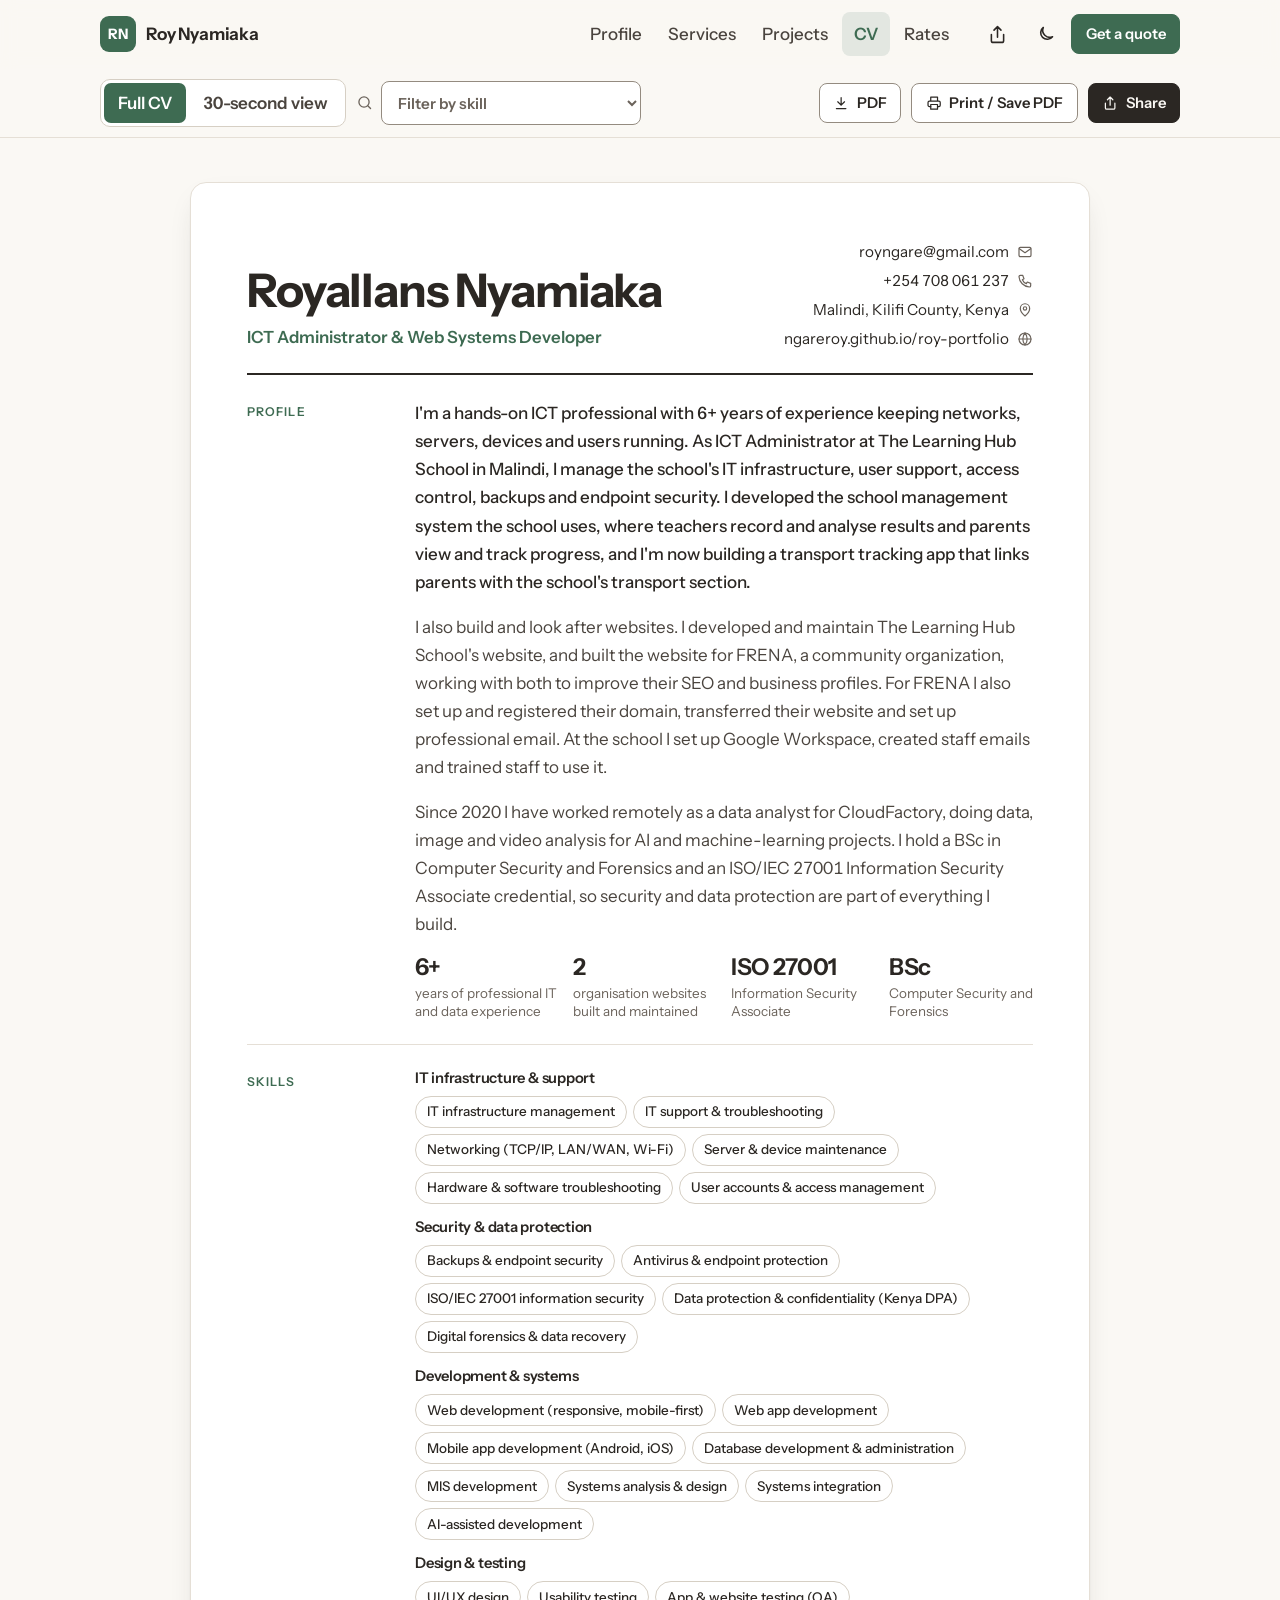
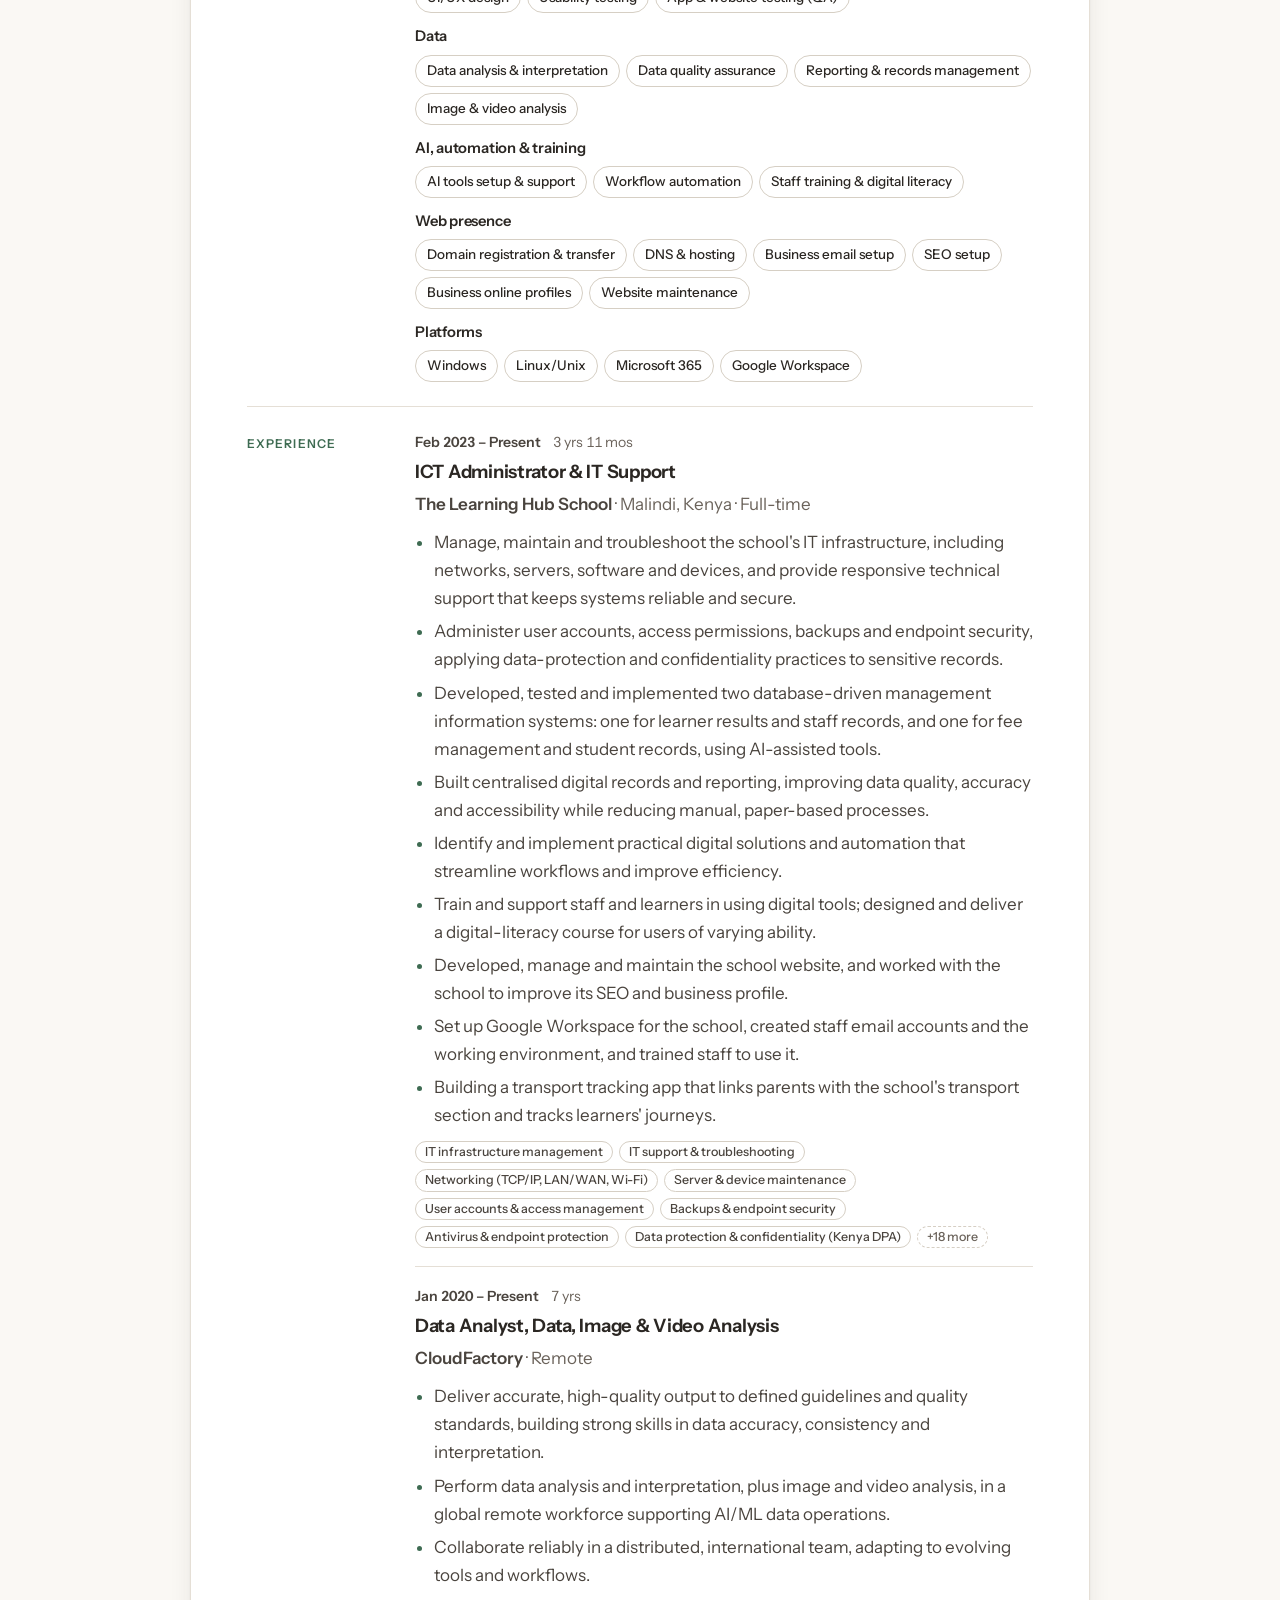
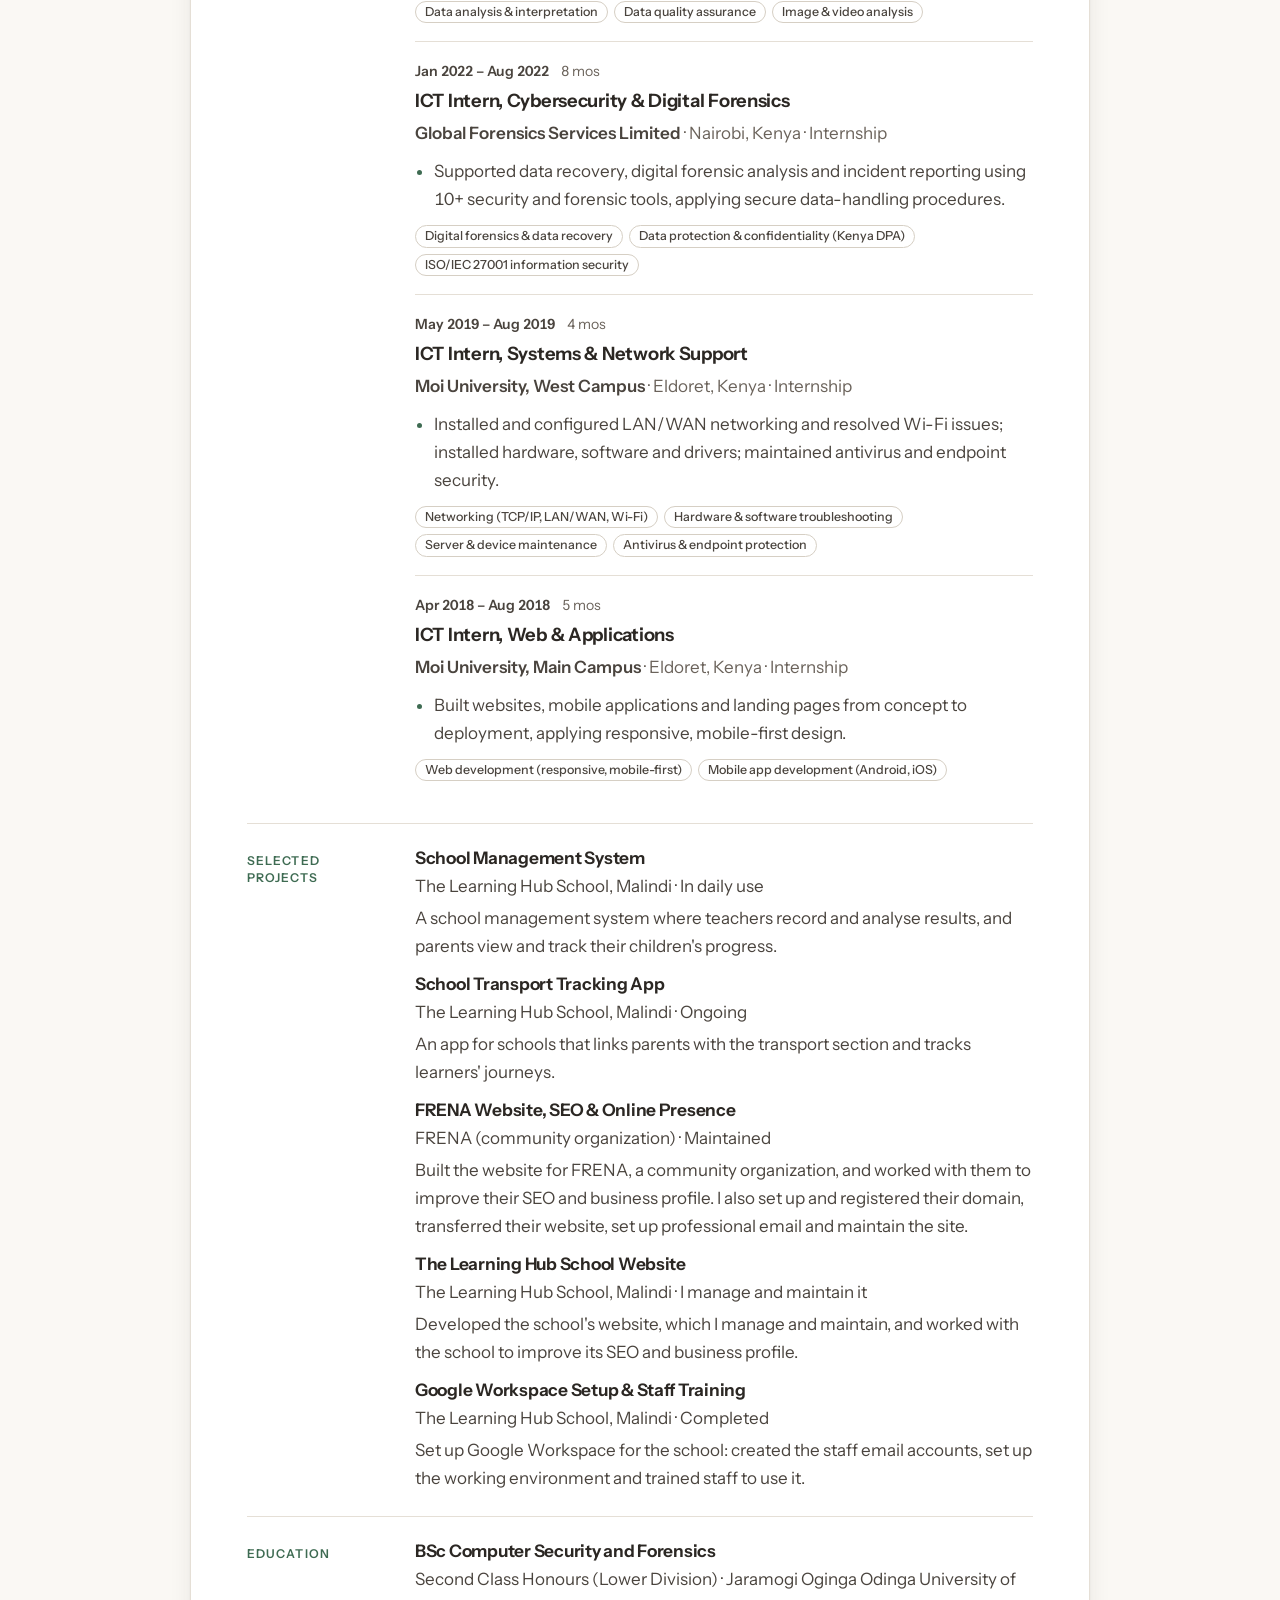
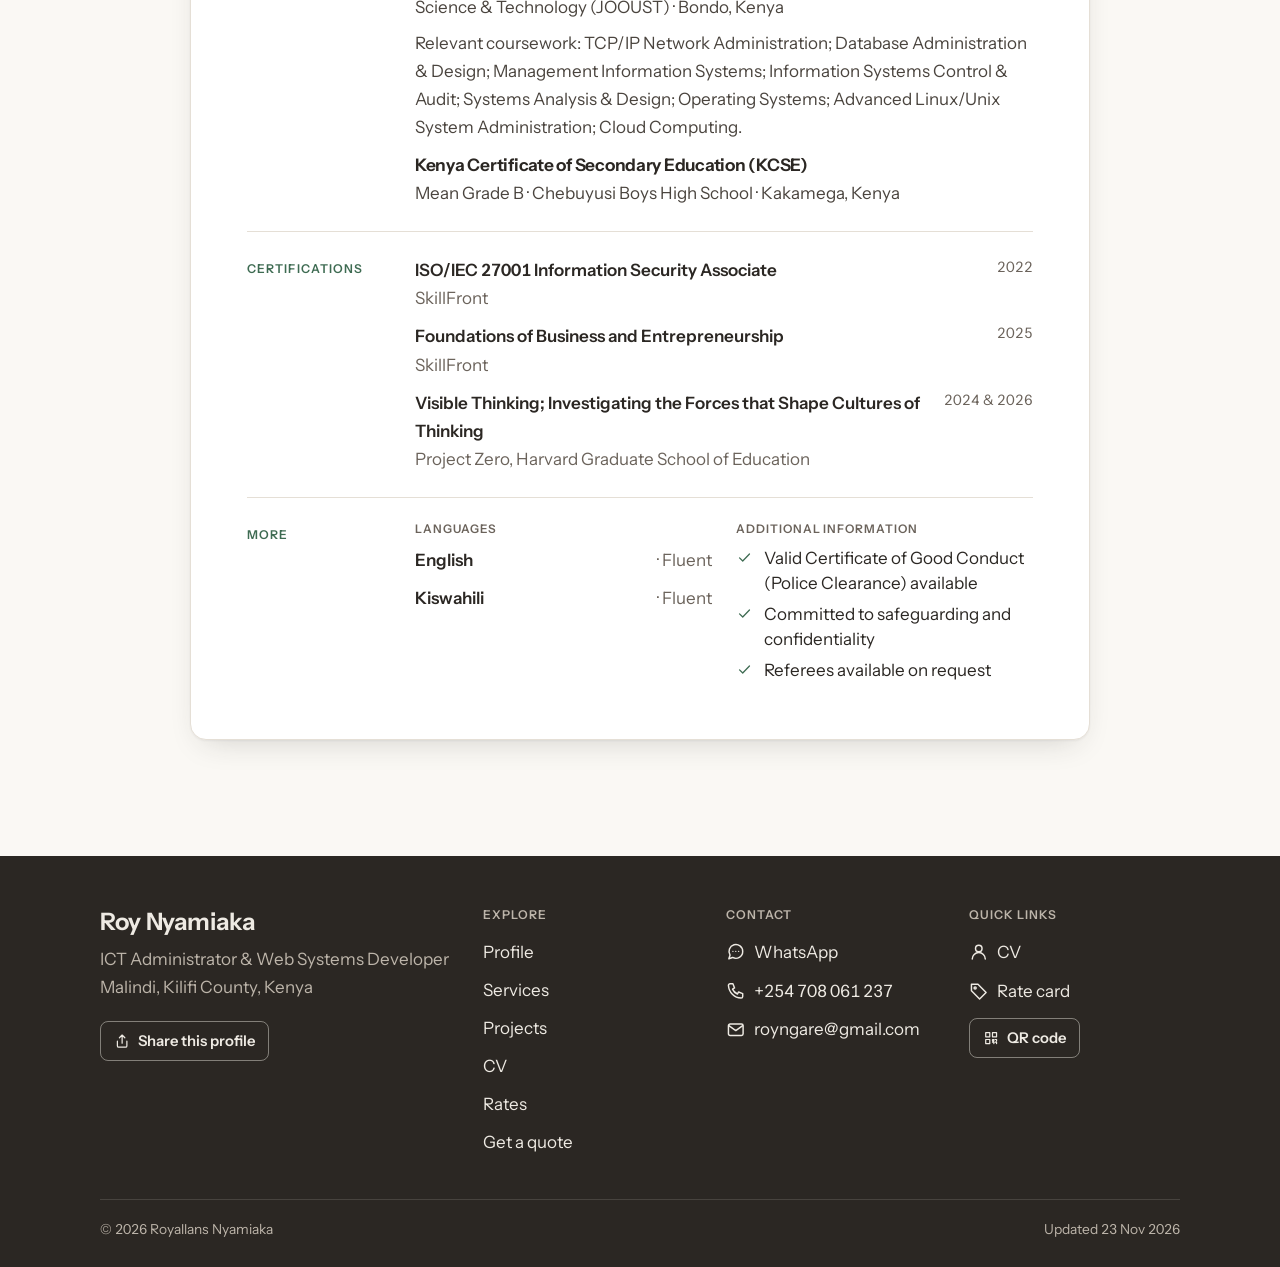
==== cv/index.html @ f3d54005 "Publish portfolio" ====
<!DOCTYPE html>
<html lang="en">
<head>
    <meta charset="utf-8">
    <meta name="viewport" content="width=device-width, initial-scale=1">
    <!-- SOCIAL-META:START -->
    <title>Royallans Nyamiaka · CV</title>
    <meta name="description" content="CV of Royallans Nyamiaka, ICT Administrator &amp; Web Systems Developer. 6+ years of experience. Malindi, Kilifi County, Kenya">
    <meta name="theme-color" content="#3E6B52">
    <link rel="canonical" href="https://ngareroy.github.io/roy-portfolio/cv/">
    <meta property="og:type" content="website">
    <meta property="og:site_name" content="Roy Nyamiaka">
    <meta property="og:title" content="Royallans Nyamiaka · CV">
    <meta property="og:description" content="CV of Royallans Nyamiaka, ICT Administrator &amp; Web Systems Developer. 6+ years of experience. Malindi, Kilifi County, Kenya">
    <meta property="og:image" content="https://ngareroy.github.io/roy-portfolio/assets/img/og-cv.png">
    <meta property="og:image:width" content="1200">
    <meta property="og:image:height" content="630">
    <meta name="twitter:card" content="summary_large_image">
    <meta name="twitter:title" content="Royallans Nyamiaka · CV">
    <meta name="twitter:description" content="CV of Royallans Nyamiaka, ICT Administrator &amp; Web Systems Developer. 6+ years of experience. Malindi, Kilifi County, Kenya">
    <meta name="twitter:image" content="https://ngareroy.github.io/roy-portfolio/assets/img/og-cv.png">
    <meta property="og:url" content="https://ngareroy.github.io/roy-portfolio/cv/">
    <!-- SOCIAL-META:END -->
    <link rel="icon" href="../assets/img/favicon.svg" type="image/svg+xml">
    <script>location.replace("../#/cv" + location.search);</script>
    <style>body{font:18px/1.5 system-ui,sans-serif;background:#FAF8F4;color:#2B2723;display:grid;place-items:center;min-height:100vh;margin:0}a{color:#3E6B52}</style>
</head>
<body>
    <p>Opening… <a href="../#/cv">Continue</a></p>
</body>
</html>
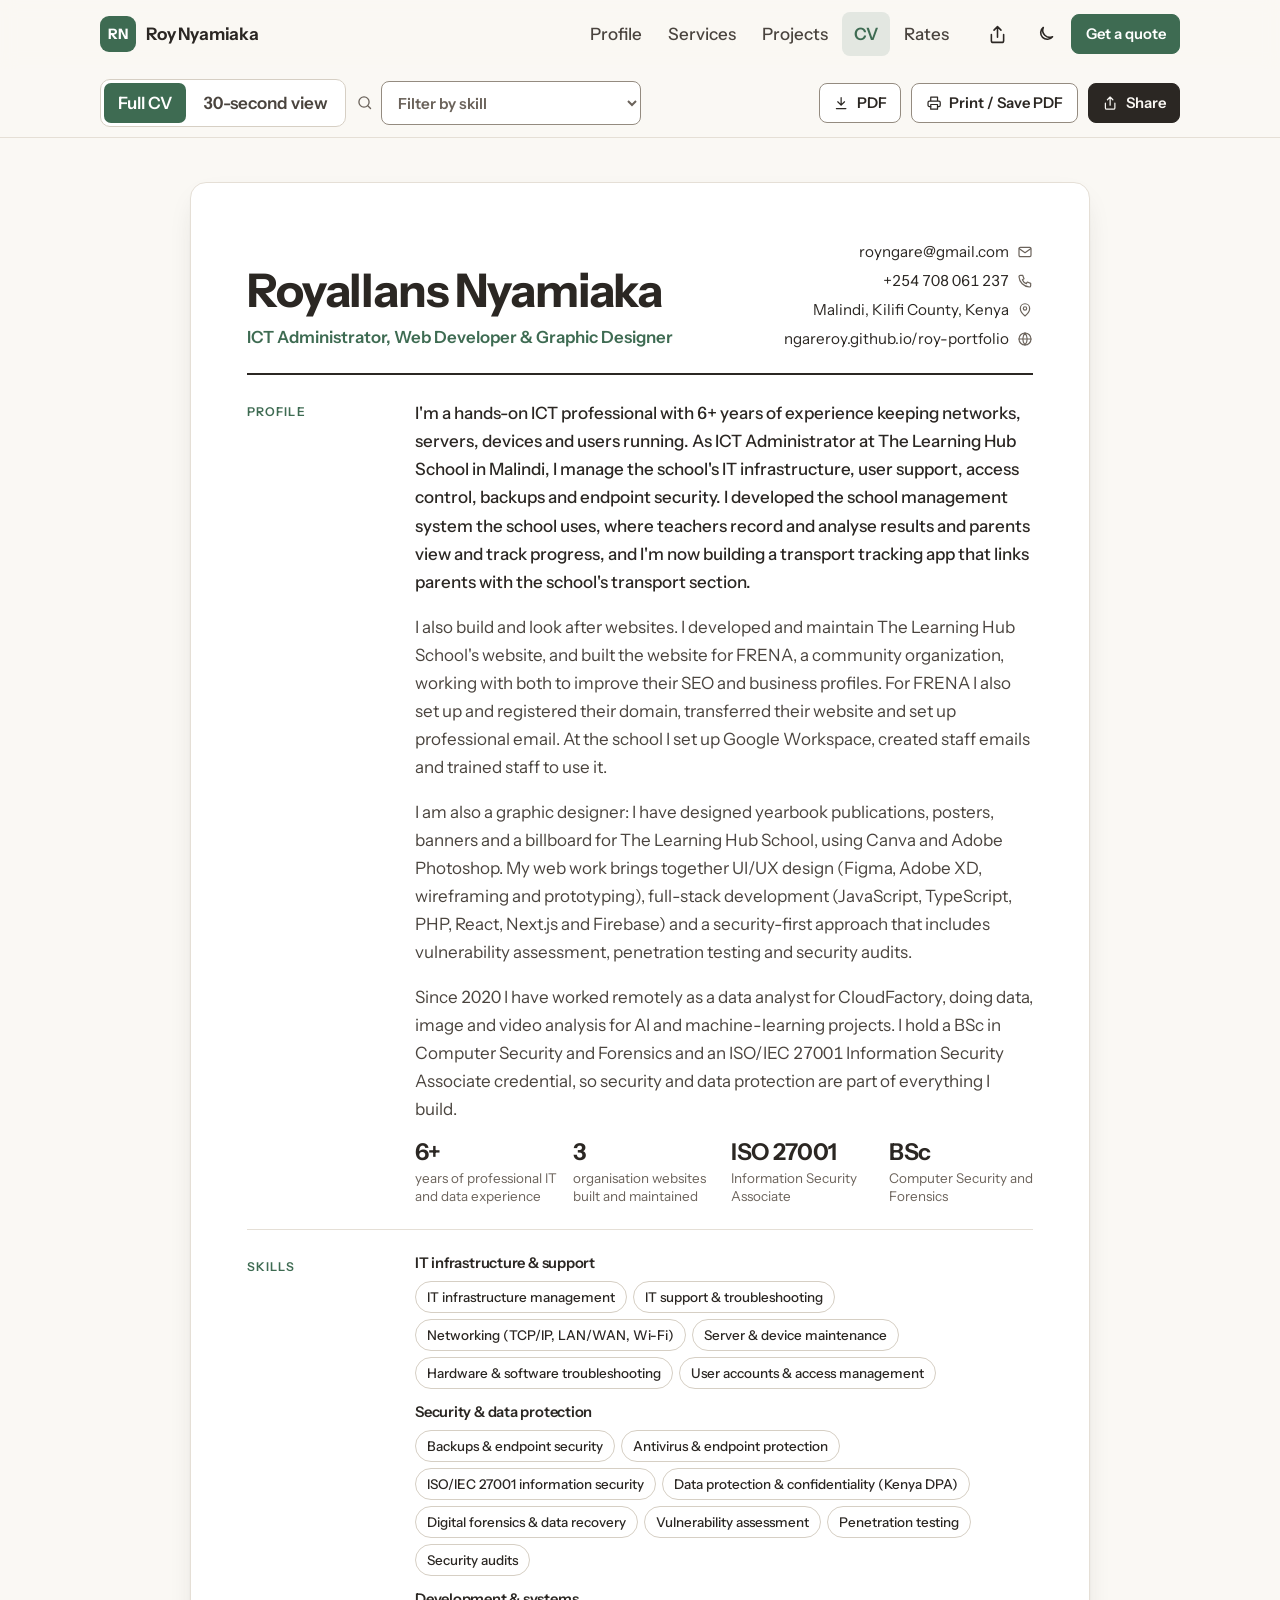
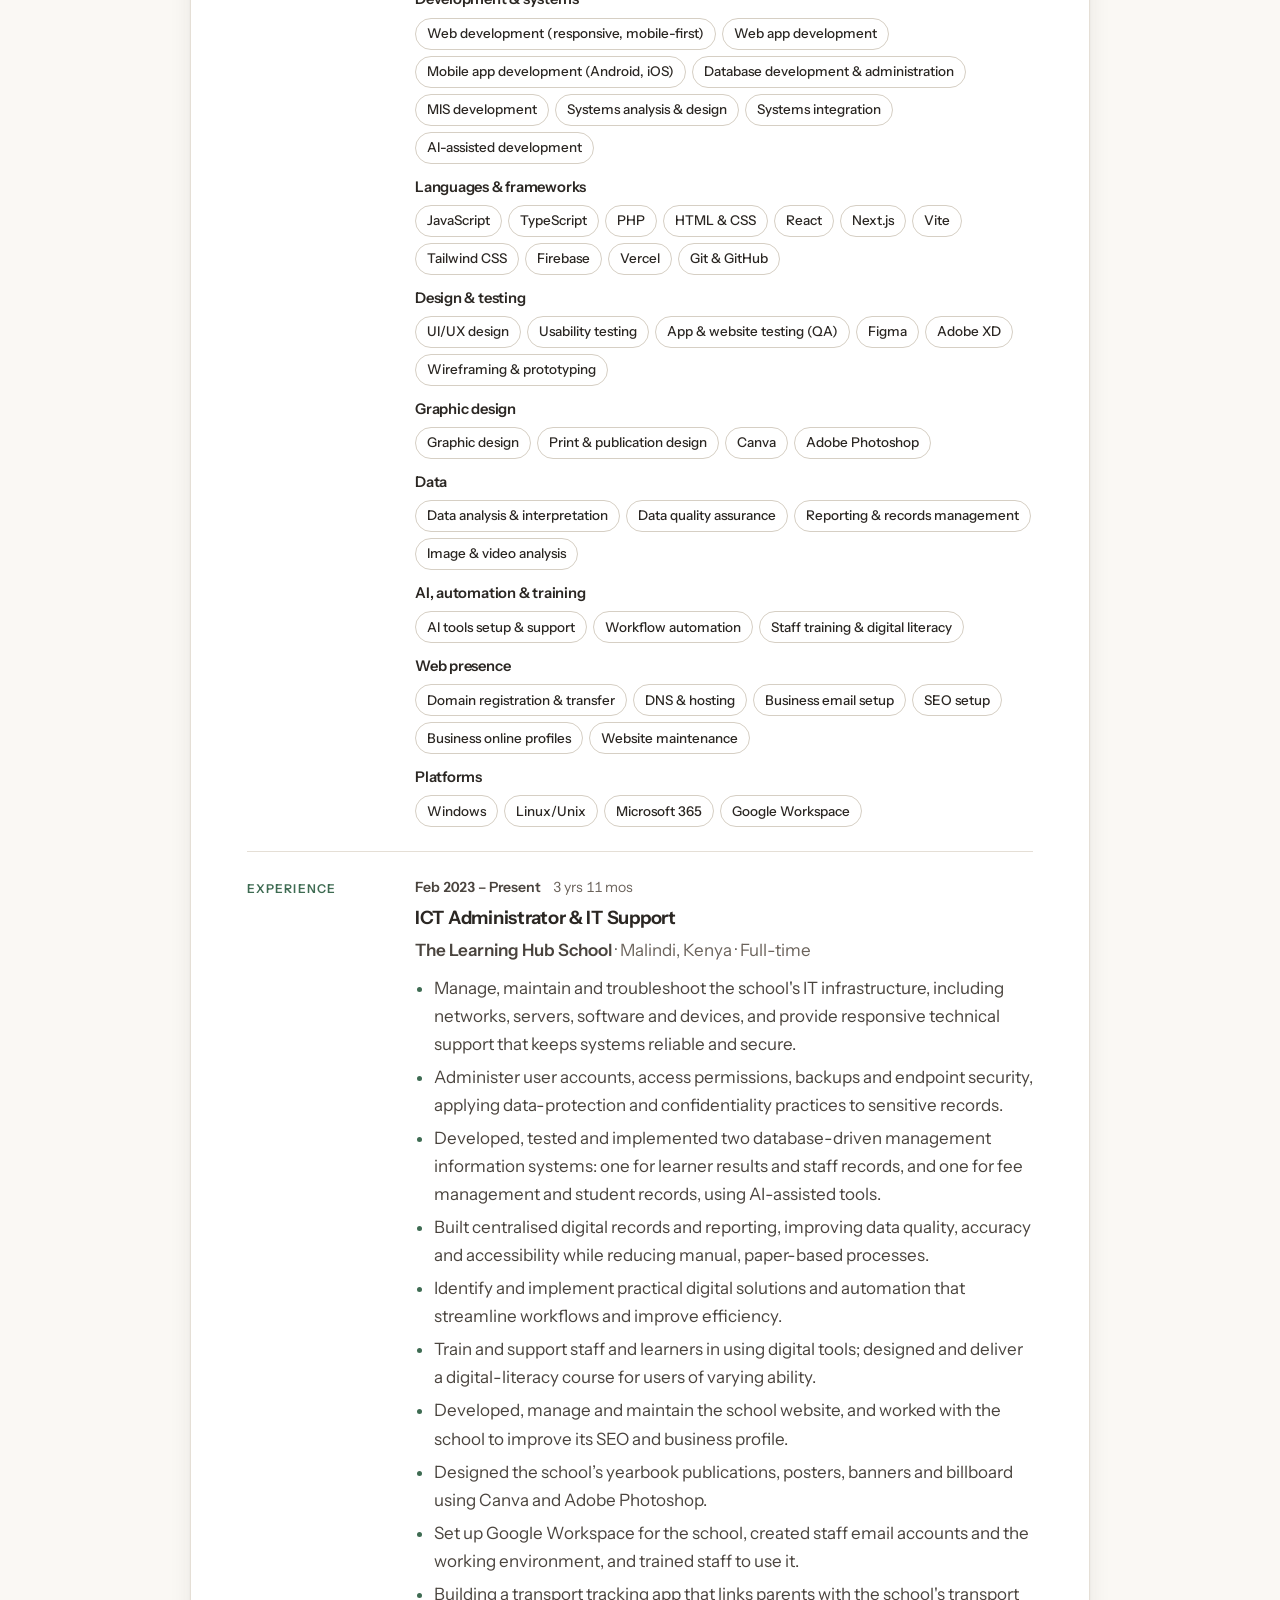
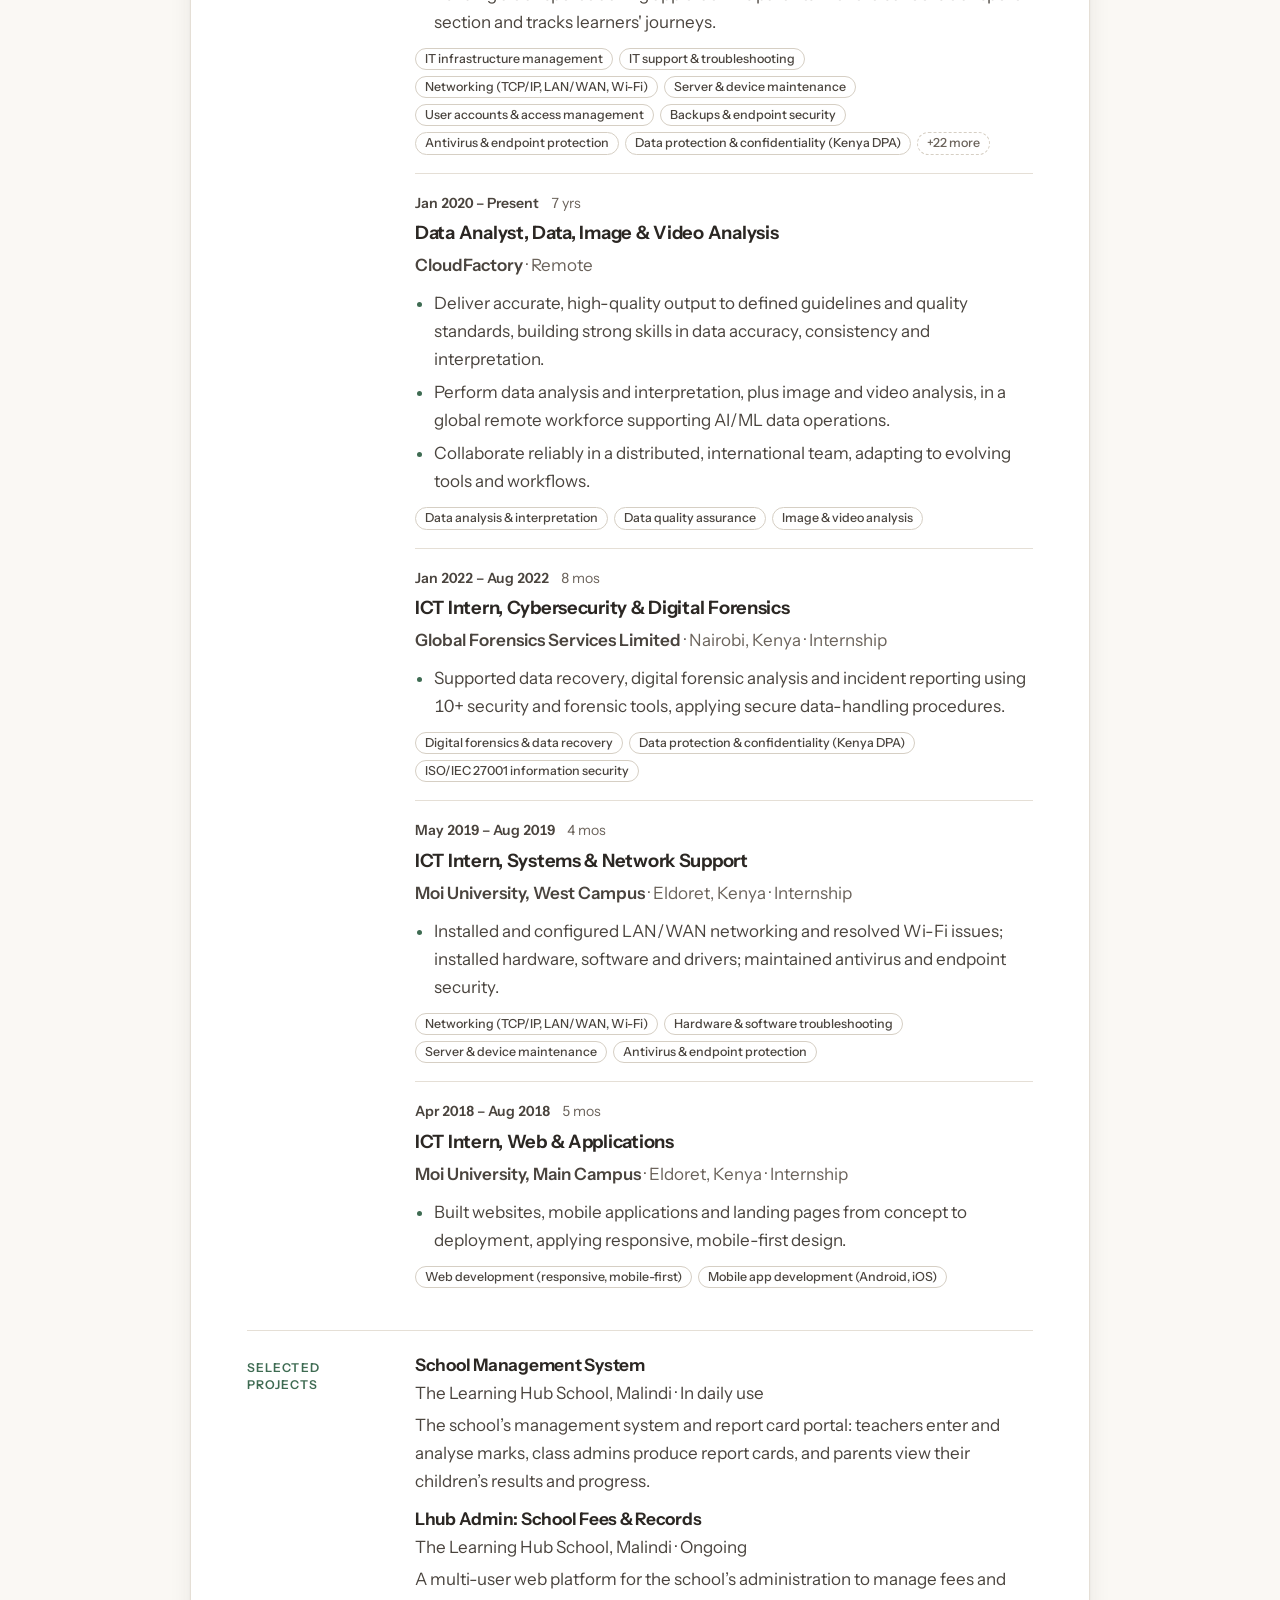
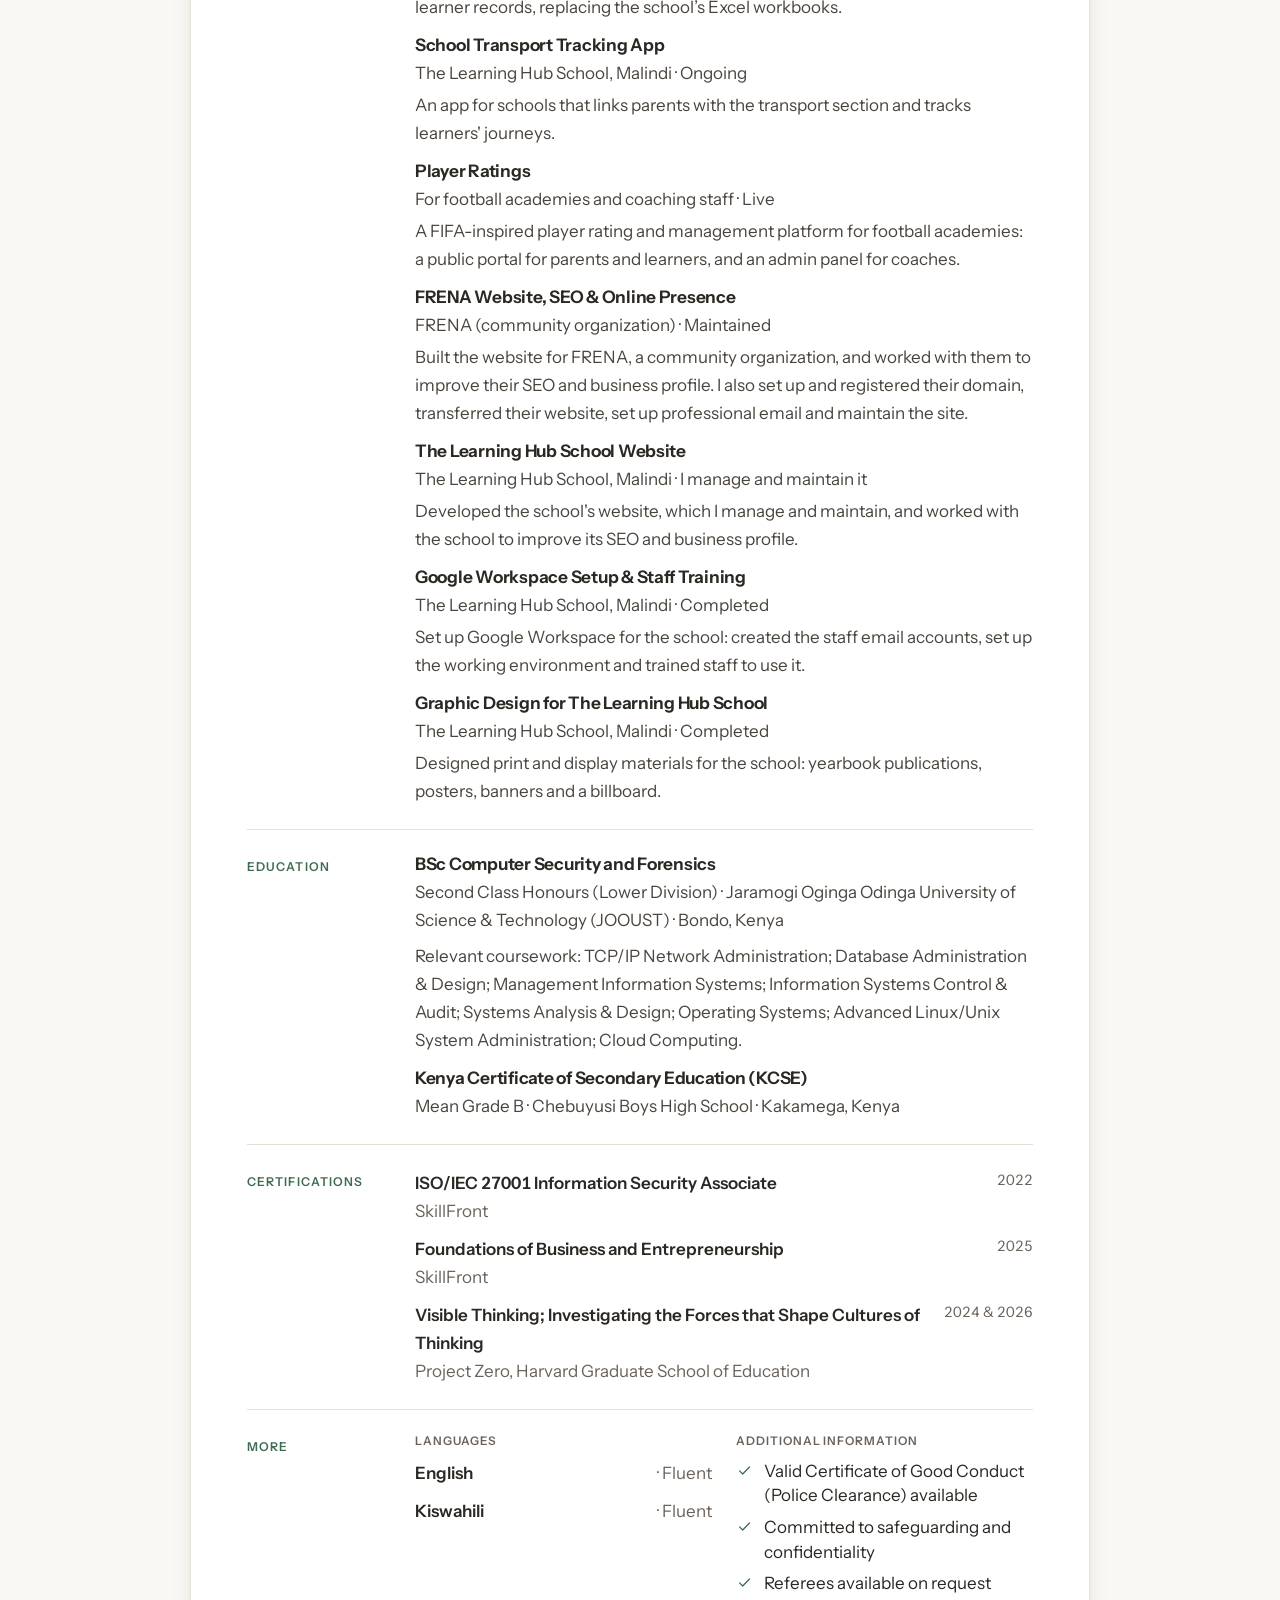
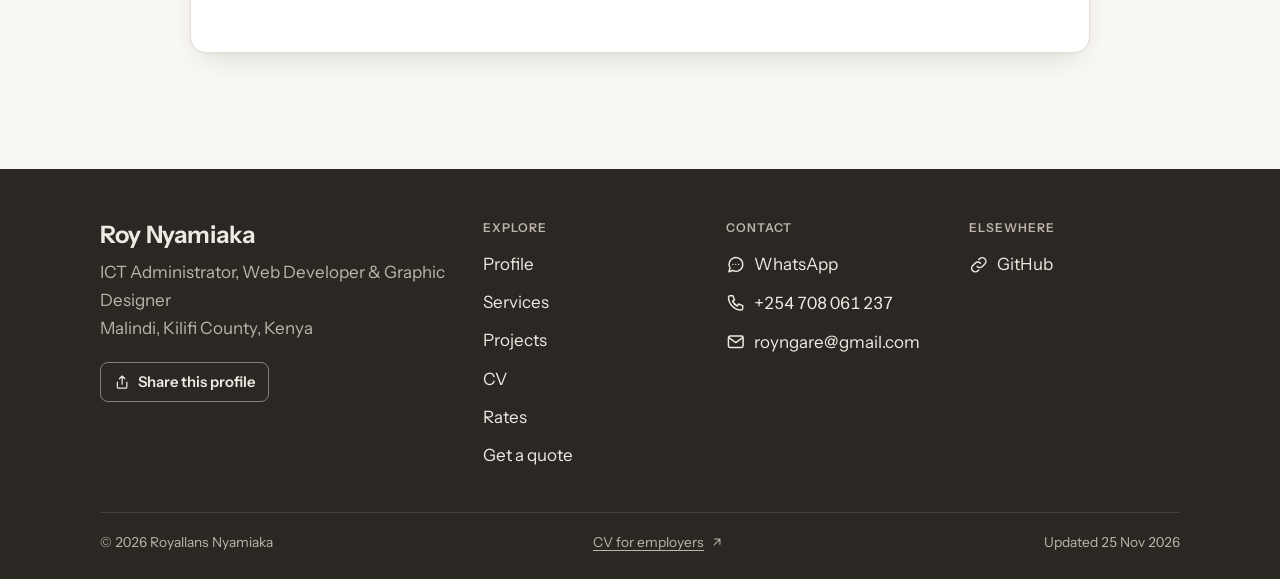
==== commit 86acae79: "Graphic design, Lhub Admin and Player Ratings projects, project links and demo" ====
--- a/cv/index.html
+++ b/cv/index.html
@@ -5,19 +5,19 @@
     <meta name="viewport" content="width=device-width, initial-scale=1">
     <!-- SOCIAL-META:START -->
     <title>Royallans Nyamiaka · CV</title>
-    <meta name="description" content="CV of Royallans Nyamiaka, ICT Administrator &amp; Web Systems Developer. 6+ years of experience. Malindi, Kilifi County, Kenya">
+    <meta name="description" content="CV of Royallans Nyamiaka, ICT Administrator, Web Developer &amp; Graphic Designer. 6+ years of experience. Malindi, Kilifi County, Kenya">
     <meta name="theme-color" content="#3E6B52">
     <link rel="canonical" href="https://ngareroy.github.io/roy-portfolio/cv/">
     <meta property="og:type" content="website">
     <meta property="og:site_name" content="Roy Nyamiaka">
     <meta property="og:title" content="Royallans Nyamiaka · CV">
-    <meta property="og:description" content="CV of Royallans Nyamiaka, ICT Administrator &amp; Web Systems Developer. 6+ years of experience. Malindi, Kilifi County, Kenya">
+    <meta property="og:description" content="CV of Royallans Nyamiaka, ICT Administrator, Web Developer &amp; Graphic Designer. 6+ years of experience. Malindi, Kilifi County, Kenya">
     <meta property="og:image" content="https://ngareroy.github.io/roy-portfolio/assets/img/og-cv.png">
     <meta property="og:image:width" content="1200">
     <meta property="og:image:height" content="630">
     <meta name="twitter:card" content="summary_large_image">
     <meta name="twitter:title" content="Royallans Nyamiaka · CV">
-    <meta name="twitter:description" content="CV of Royallans Nyamiaka, ICT Administrator &amp; Web Systems Developer. 6+ years of experience. Malindi, Kilifi County, Kenya">
+    <meta name="twitter:description" content="CV of Royallans Nyamiaka, ICT Administrator, Web Developer &amp; Graphic Designer. 6+ years of experience. Malindi, Kilifi County, Kenya">
     <meta name="twitter:image" content="https://ngareroy.github.io/roy-portfolio/assets/img/og-cv.png">
     <meta property="og:url" content="https://ngareroy.github.io/roy-portfolio/cv/">
     <!-- SOCIAL-META:END -->
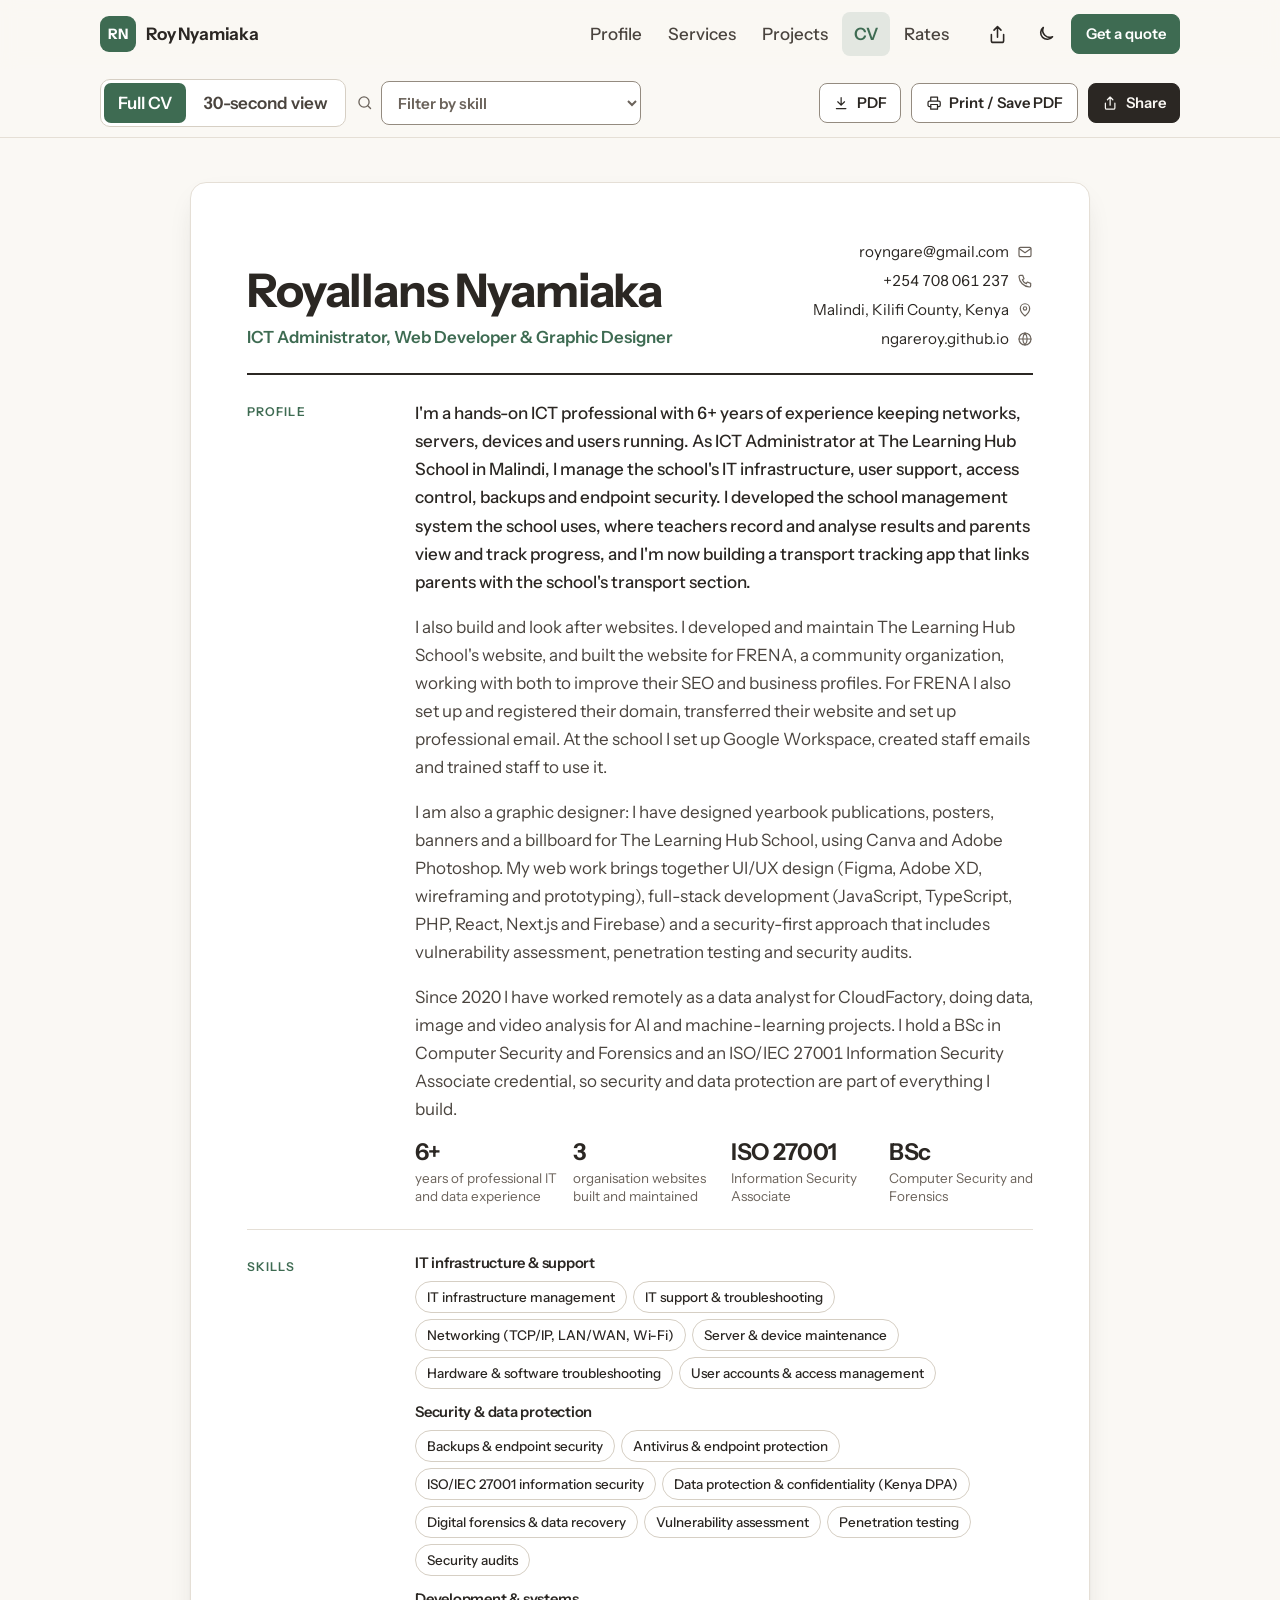
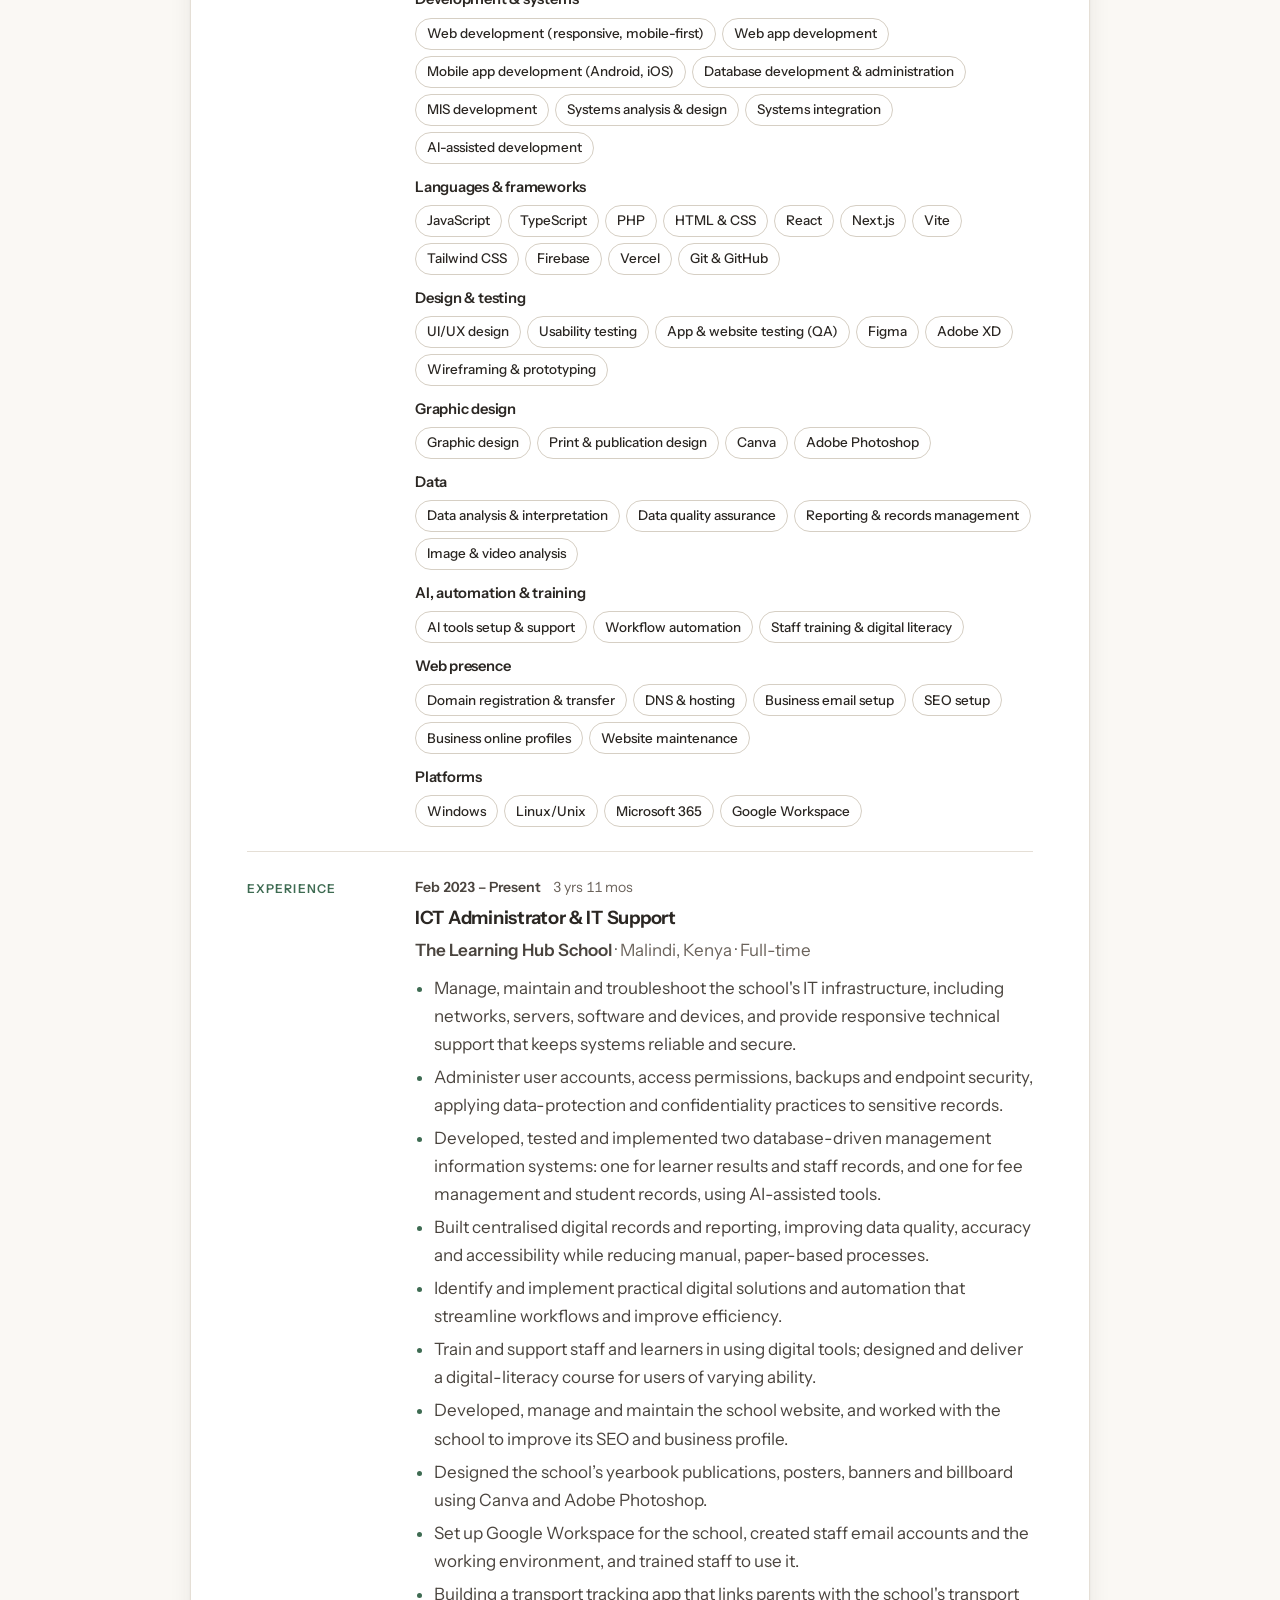
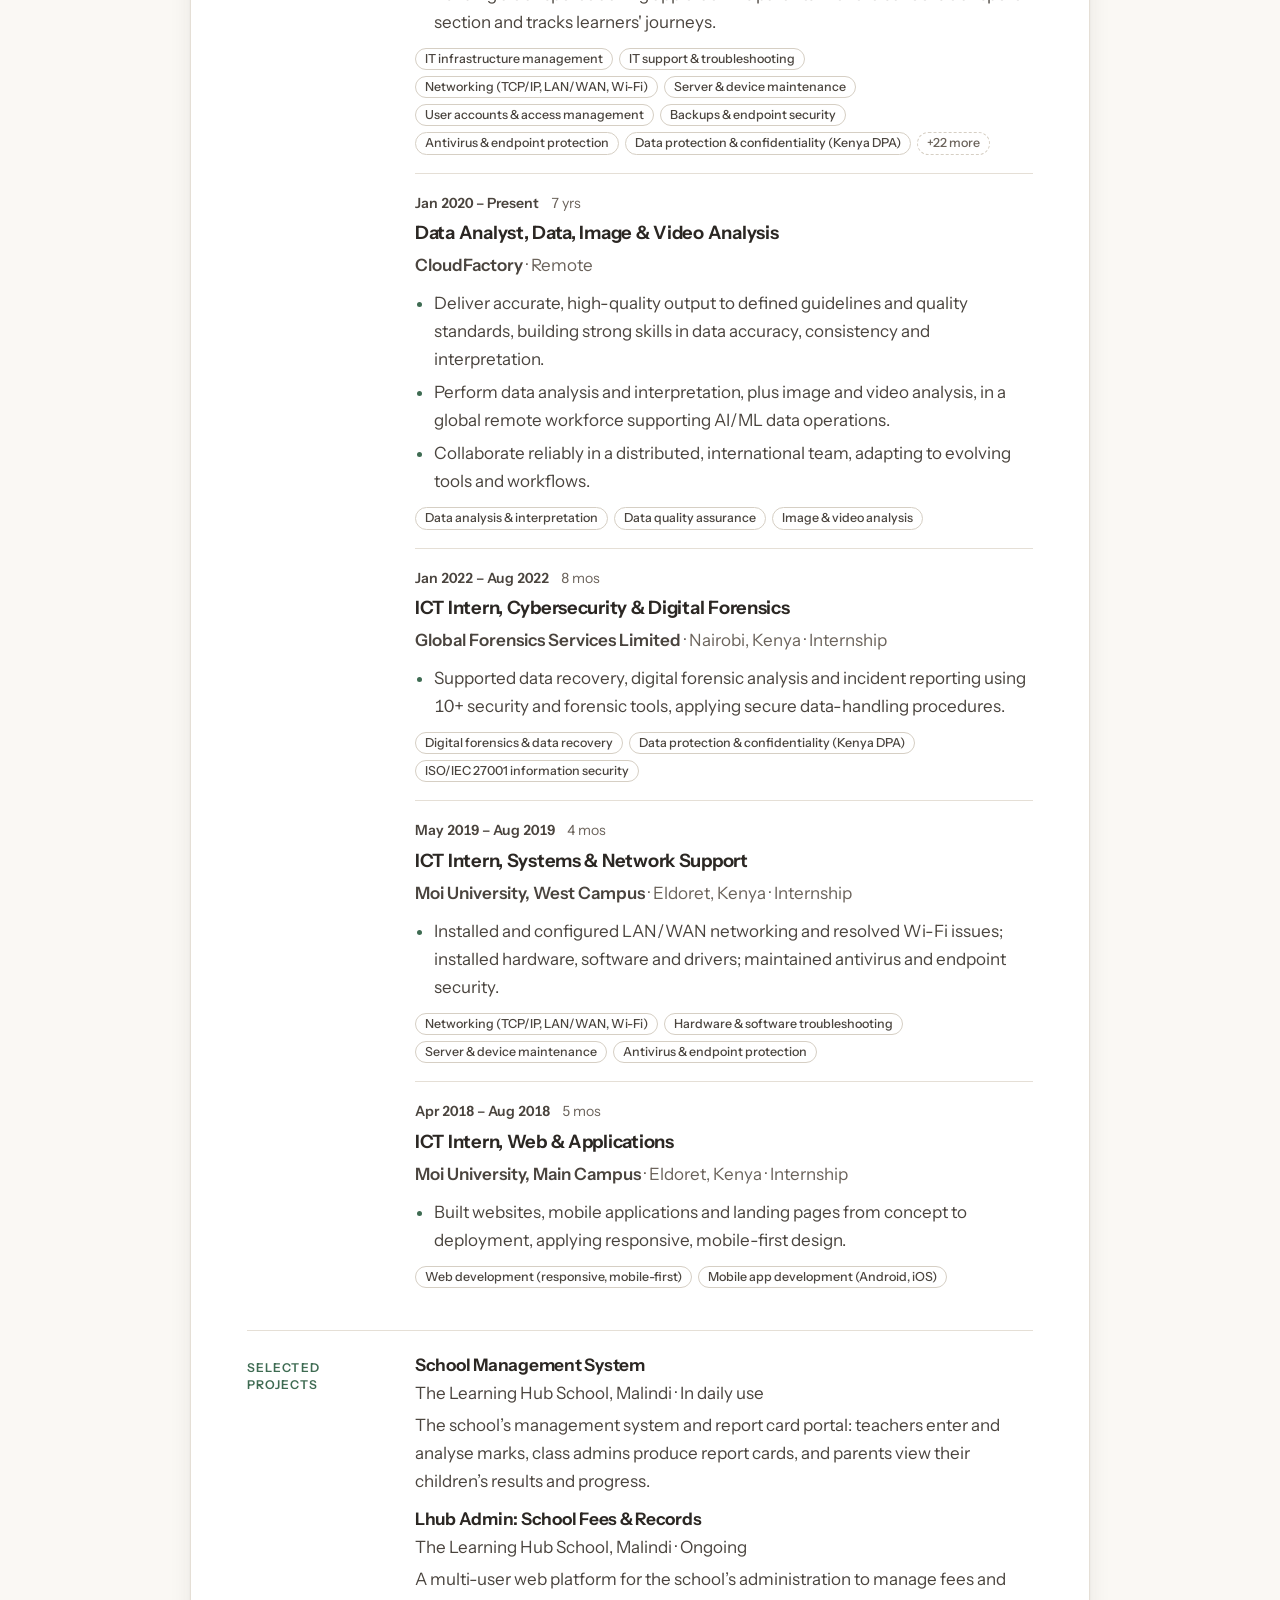
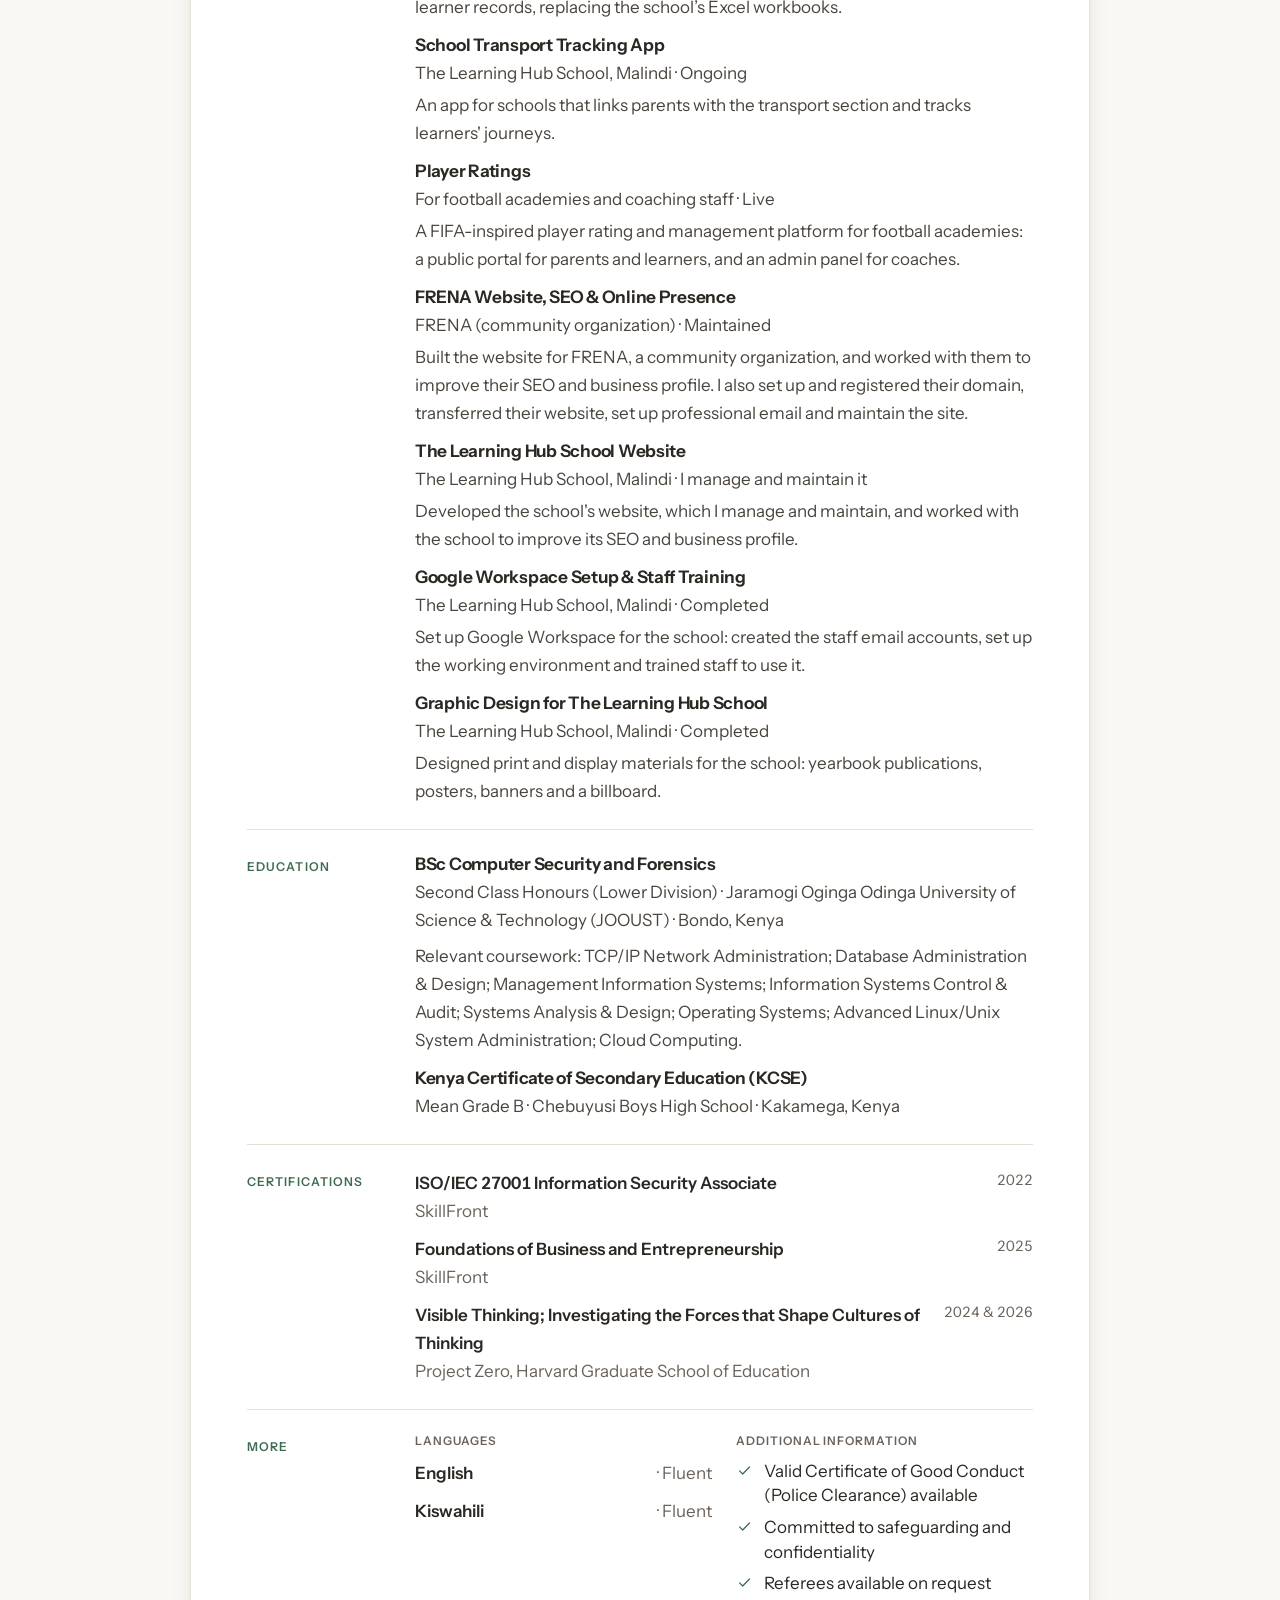
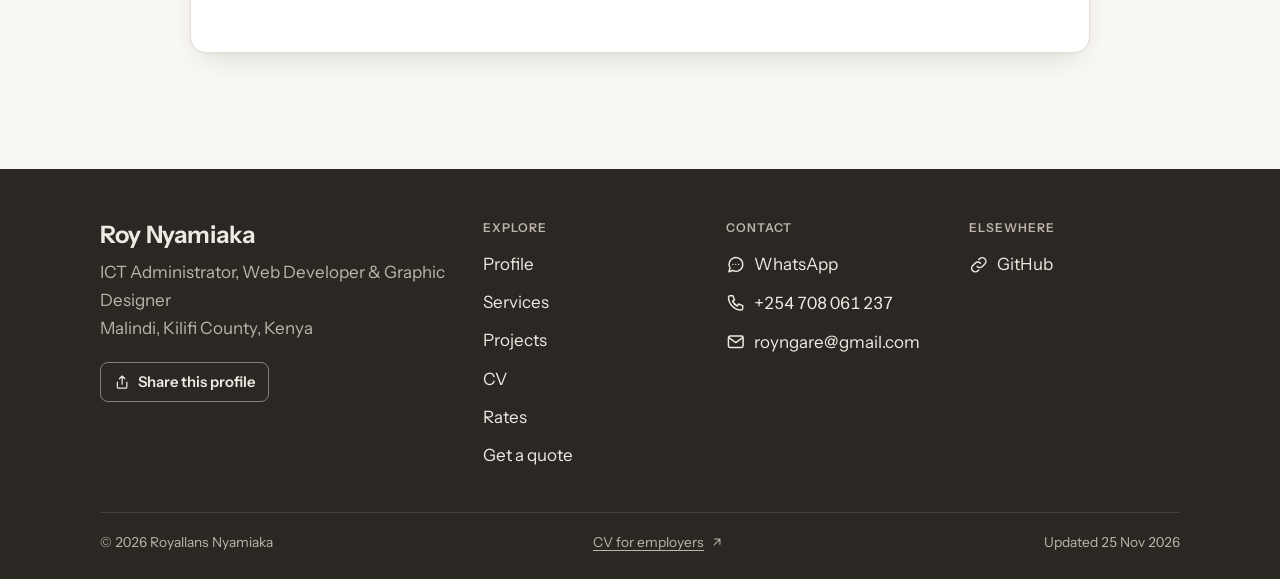
==== commit 8c6a6248: "Update portfolio: settings" ====
--- a/cv/index.html
+++ b/cv/index.html
@@ -7,19 +7,19 @@
     <title>Royallans Nyamiaka · CV</title>
     <meta name="description" content="CV of Royallans Nyamiaka, ICT Administrator, Web Developer &amp; Graphic Designer. 6+ years of experience. Malindi, Kilifi County, Kenya">
     <meta name="theme-color" content="#3E6B52">
-    <link rel="canonical" href="https://ngareroy.github.io/roy-portfolio/cv/">
+    <link rel="canonical" href="https://ngareroy.github.io/cv/">
     <meta property="og:type" content="website">
     <meta property="og:site_name" content="Roy Nyamiaka">
     <meta property="og:title" content="Royallans Nyamiaka · CV">
     <meta property="og:description" content="CV of Royallans Nyamiaka, ICT Administrator, Web Developer &amp; Graphic Designer. 6+ years of experience. Malindi, Kilifi County, Kenya">
-    <meta property="og:image" content="https://ngareroy.github.io/roy-portfolio/assets/img/og-cv.png">
+    <meta property="og:image" content="https://ngareroy.github.io/assets/img/og-cv.png">
     <meta property="og:image:width" content="1200">
     <meta property="og:image:height" content="630">
     <meta name="twitter:card" content="summary_large_image">
     <meta name="twitter:title" content="Royallans Nyamiaka · CV">
     <meta name="twitter:description" content="CV of Royallans Nyamiaka, ICT Administrator, Web Developer &amp; Graphic Designer. 6+ years of experience. Malindi, Kilifi County, Kenya">
-    <meta name="twitter:image" content="https://ngareroy.github.io/roy-portfolio/assets/img/og-cv.png">
-    <meta property="og:url" content="https://ngareroy.github.io/roy-portfolio/cv/">
+    <meta name="twitter:image" content="https://ngareroy.github.io/assets/img/og-cv.png">
+    <meta property="og:url" content="https://ngareroy.github.io/cv/">
     <!-- SOCIAL-META:END -->
     <link rel="icon" href="../assets/img/favicon.svg" type="image/svg+xml">
     <script>location.replace("../#/cv" + location.search);</script>
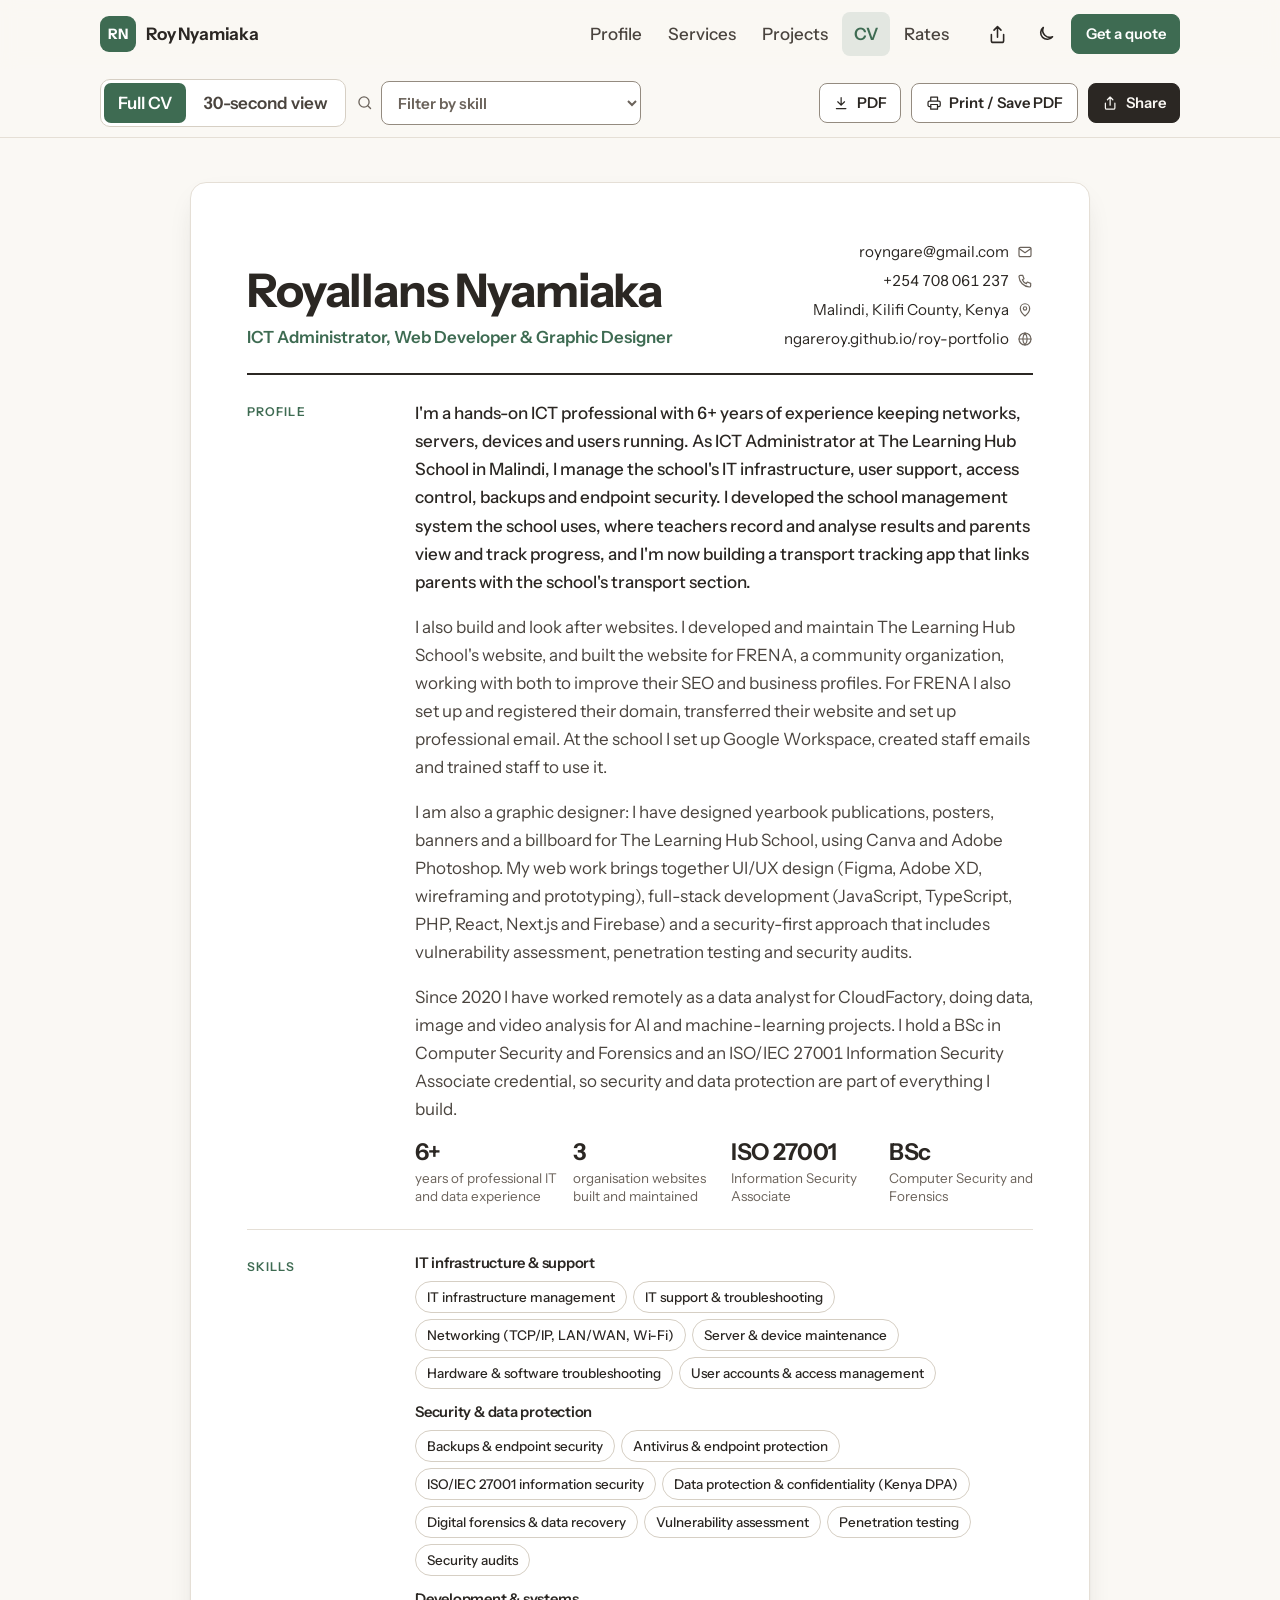
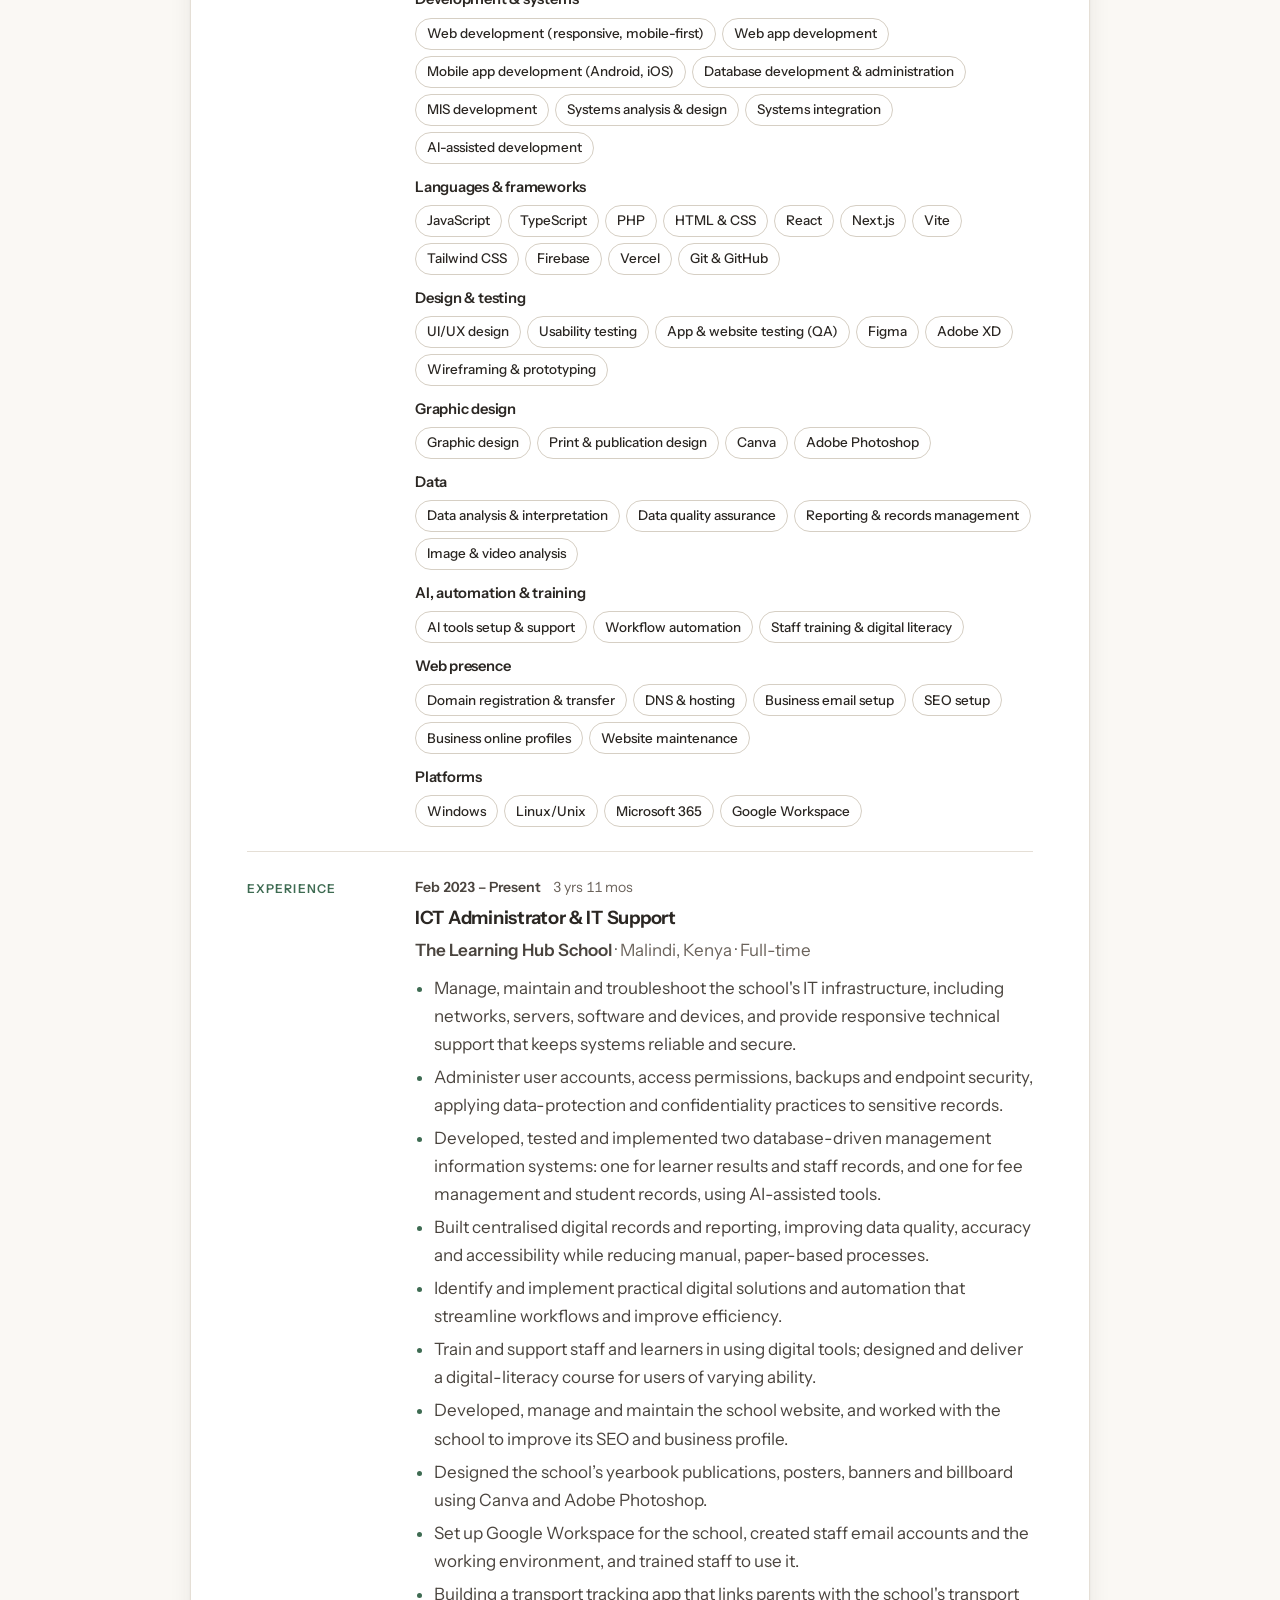
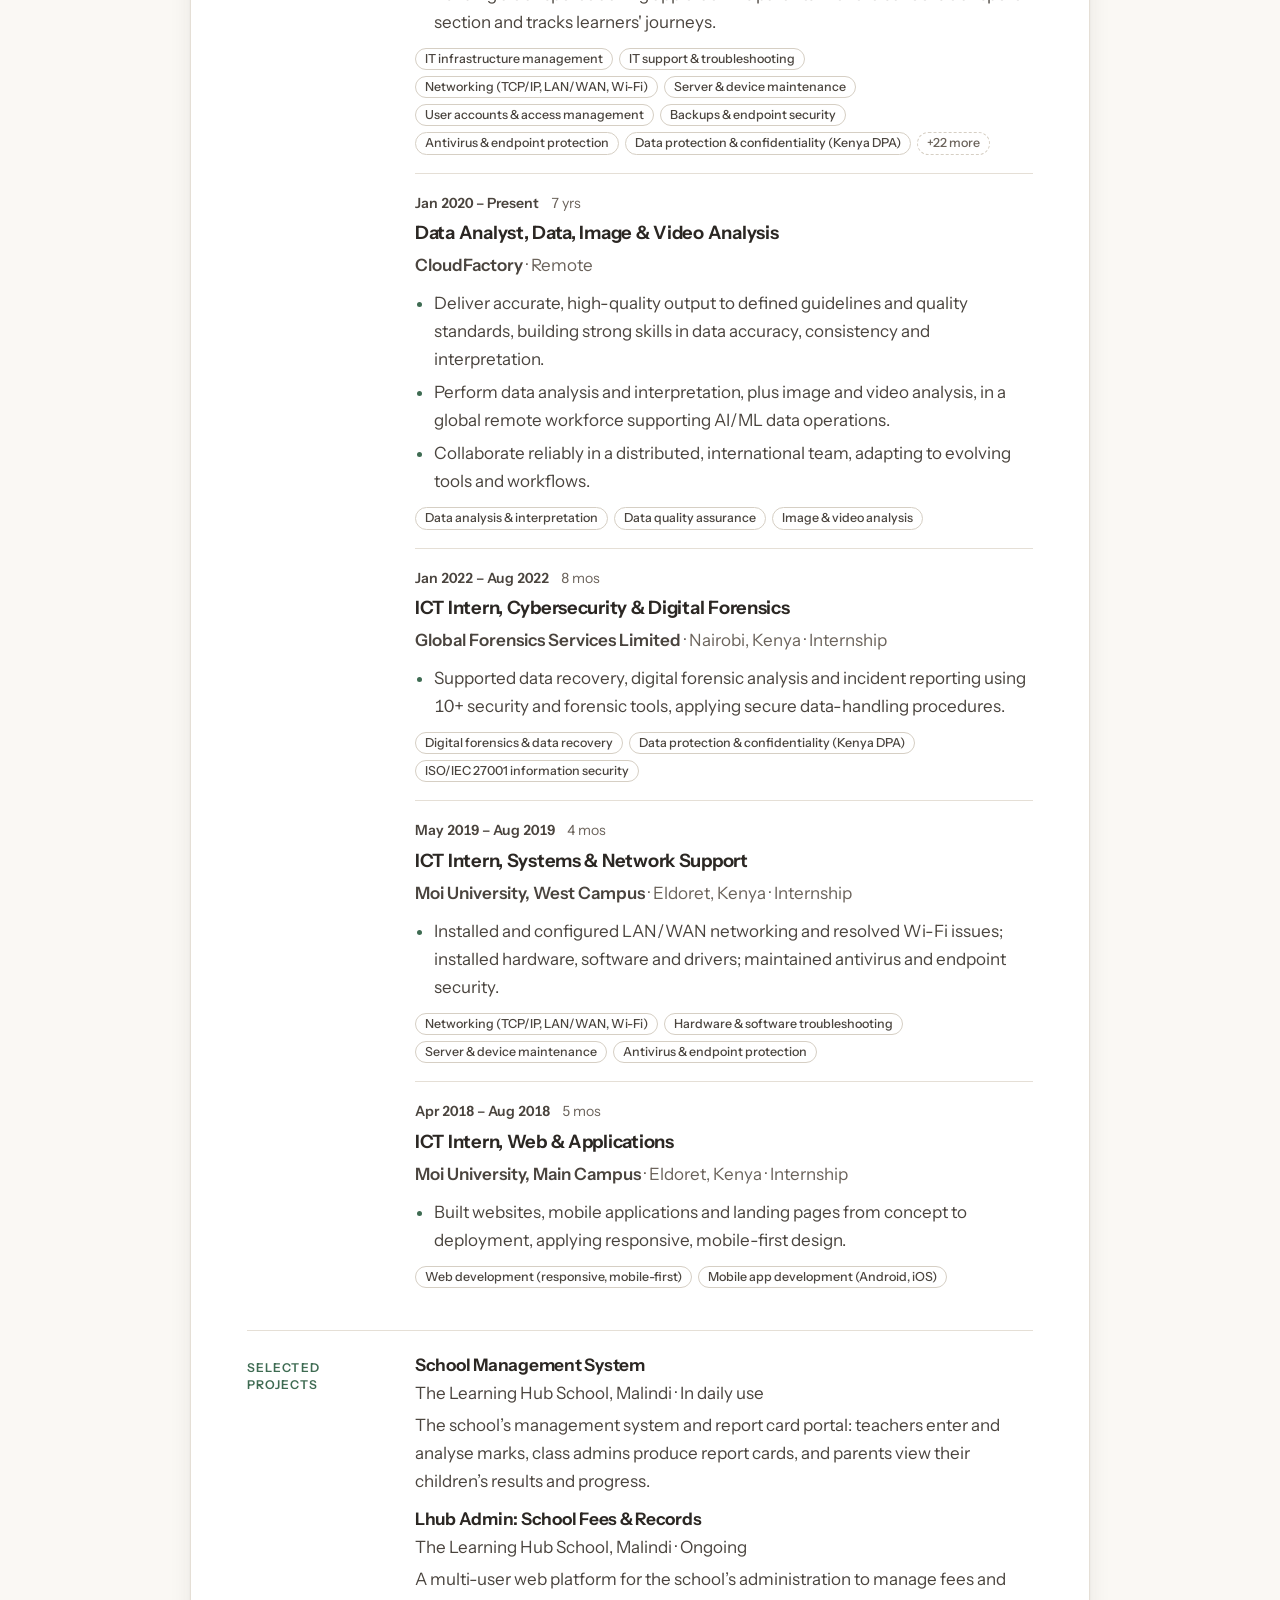
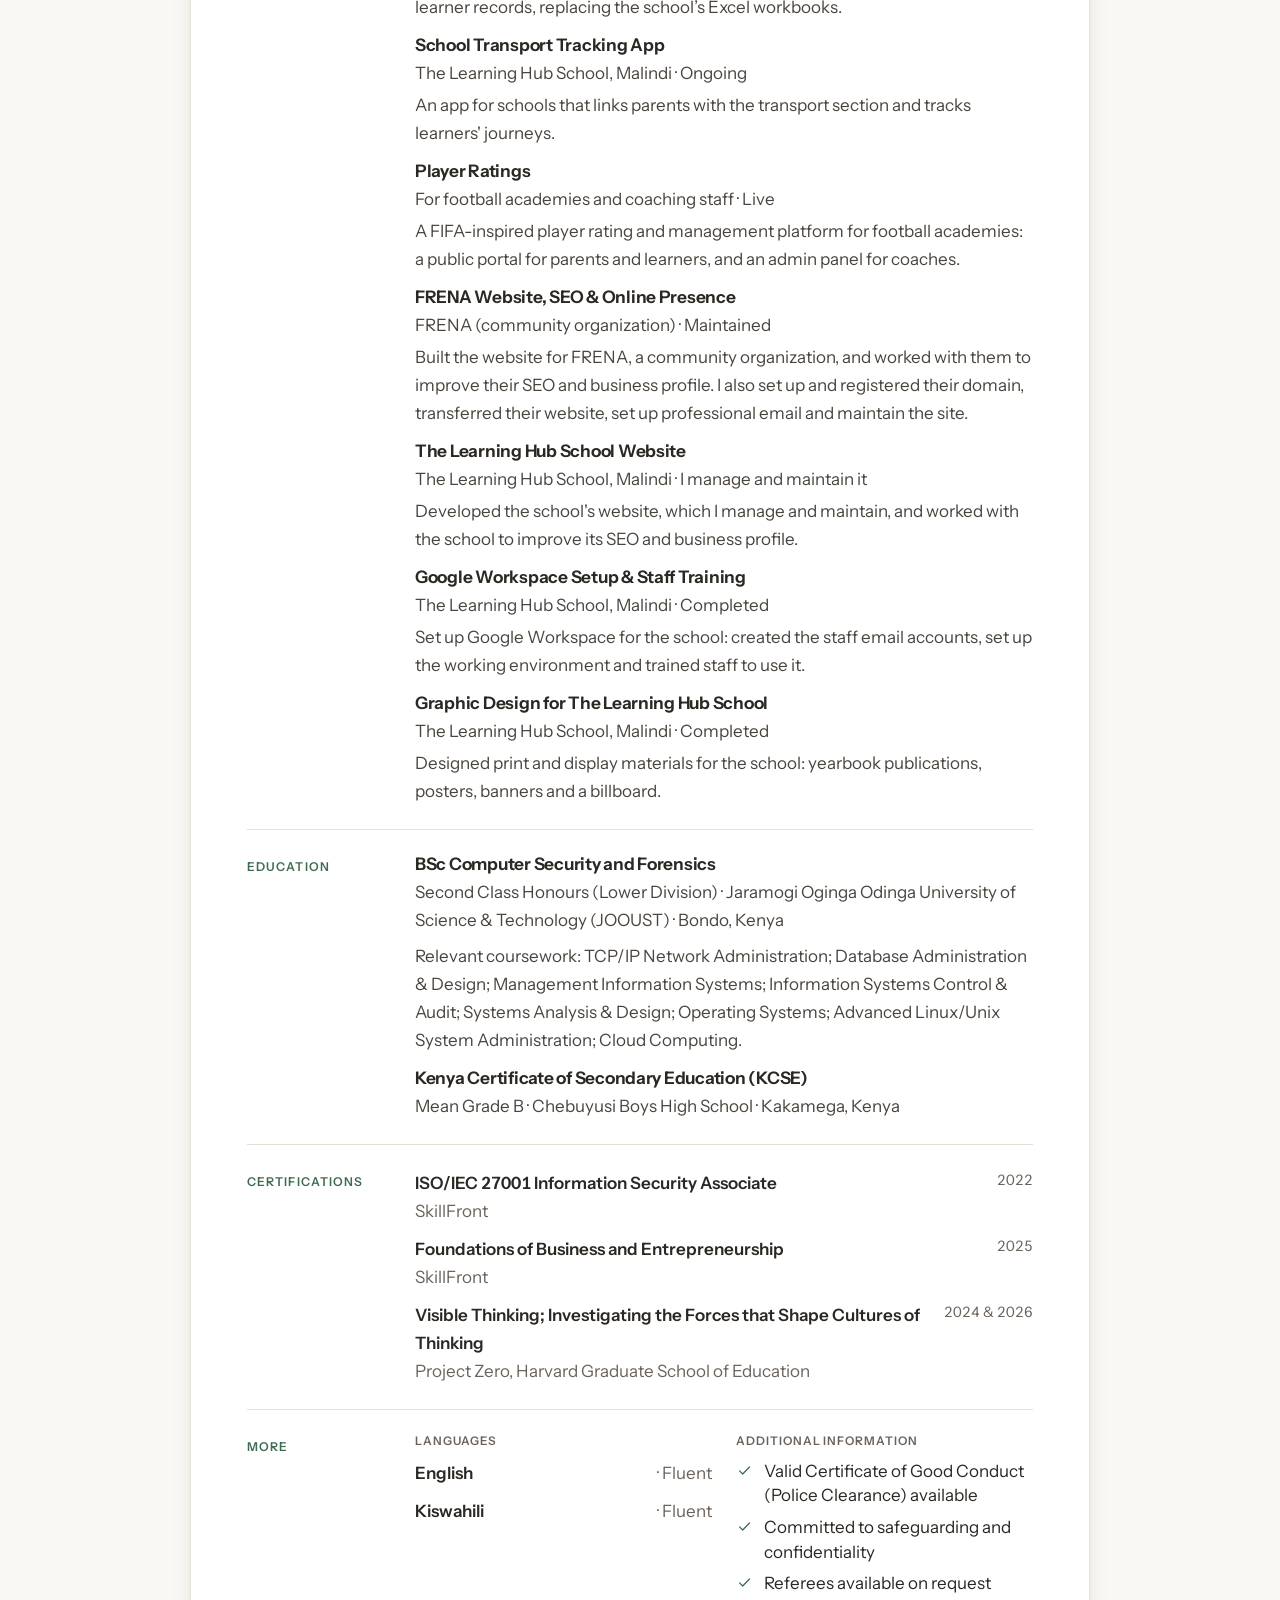
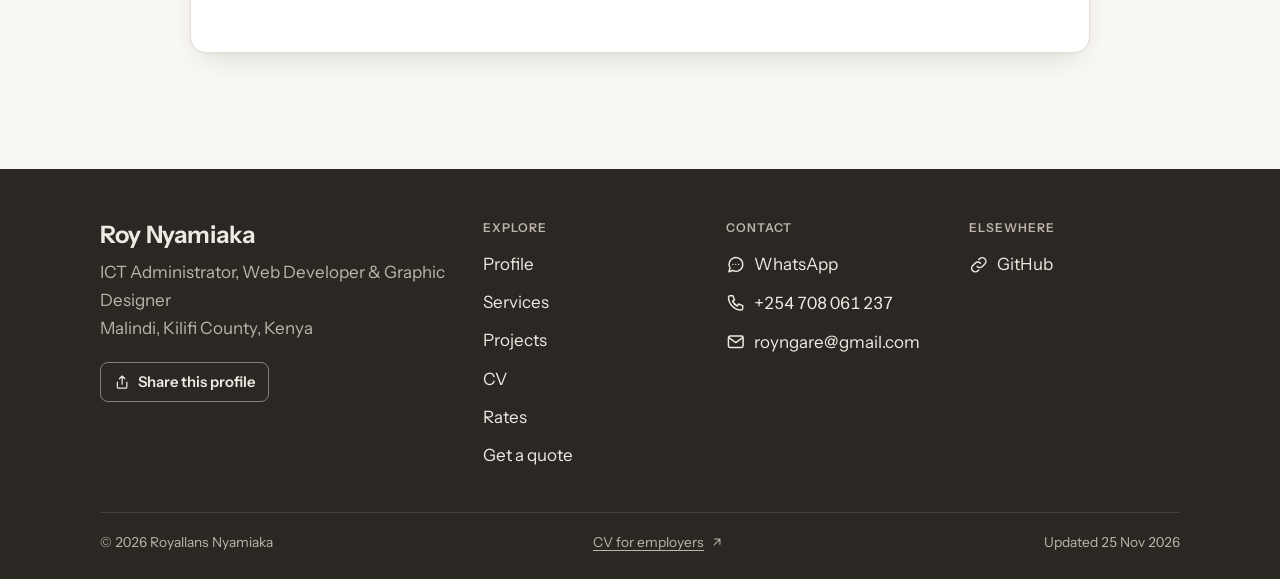
==== commit b1601dbf: "Update portfolio: settings" ====
--- a/cv/index.html
+++ b/cv/index.html
@@ -7,19 +7,19 @@
     <title>Royallans Nyamiaka · CV</title>
     <meta name="description" content="CV of Royallans Nyamiaka, ICT Administrator, Web Developer &amp; Graphic Designer. 6+ years of experience. Malindi, Kilifi County, Kenya">
     <meta name="theme-color" content="#3E6B52">
-    <link rel="canonical" href="https://ngareroy.github.io/cv/">
+    <link rel="canonical" href="https://ngareroy.github.io/roy-portfolio/cv/">
     <meta property="og:type" content="website">
     <meta property="og:site_name" content="Roy Nyamiaka">
     <meta property="og:title" content="Royallans Nyamiaka · CV">
     <meta property="og:description" content="CV of Royallans Nyamiaka, ICT Administrator, Web Developer &amp; Graphic Designer. 6+ years of experience. Malindi, Kilifi County, Kenya">
-    <meta property="og:image" content="https://ngareroy.github.io/assets/img/og-cv.png">
+    <meta property="og:image" content="https://ngareroy.github.io/roy-portfolio/assets/img/og-cv.png">
     <meta property="og:image:width" content="1200">
     <meta property="og:image:height" content="630">
     <meta name="twitter:card" content="summary_large_image">
     <meta name="twitter:title" content="Royallans Nyamiaka · CV">
     <meta name="twitter:description" content="CV of Royallans Nyamiaka, ICT Administrator, Web Developer &amp; Graphic Designer. 6+ years of experience. Malindi, Kilifi County, Kenya">
-    <meta name="twitter:image" content="https://ngareroy.github.io/assets/img/og-cv.png">
-    <meta property="og:url" content="https://ngareroy.github.io/cv/">
+    <meta name="twitter:image" content="https://ngareroy.github.io/roy-portfolio/assets/img/og-cv.png">
+    <meta property="og:url" content="https://ngareroy.github.io/roy-portfolio/cv/">
     <!-- SOCIAL-META:END -->
     <link rel="icon" href="../assets/img/favicon.svg" type="image/svg+xml">
     <script>location.replace("../#/cv" + location.search);</script>
